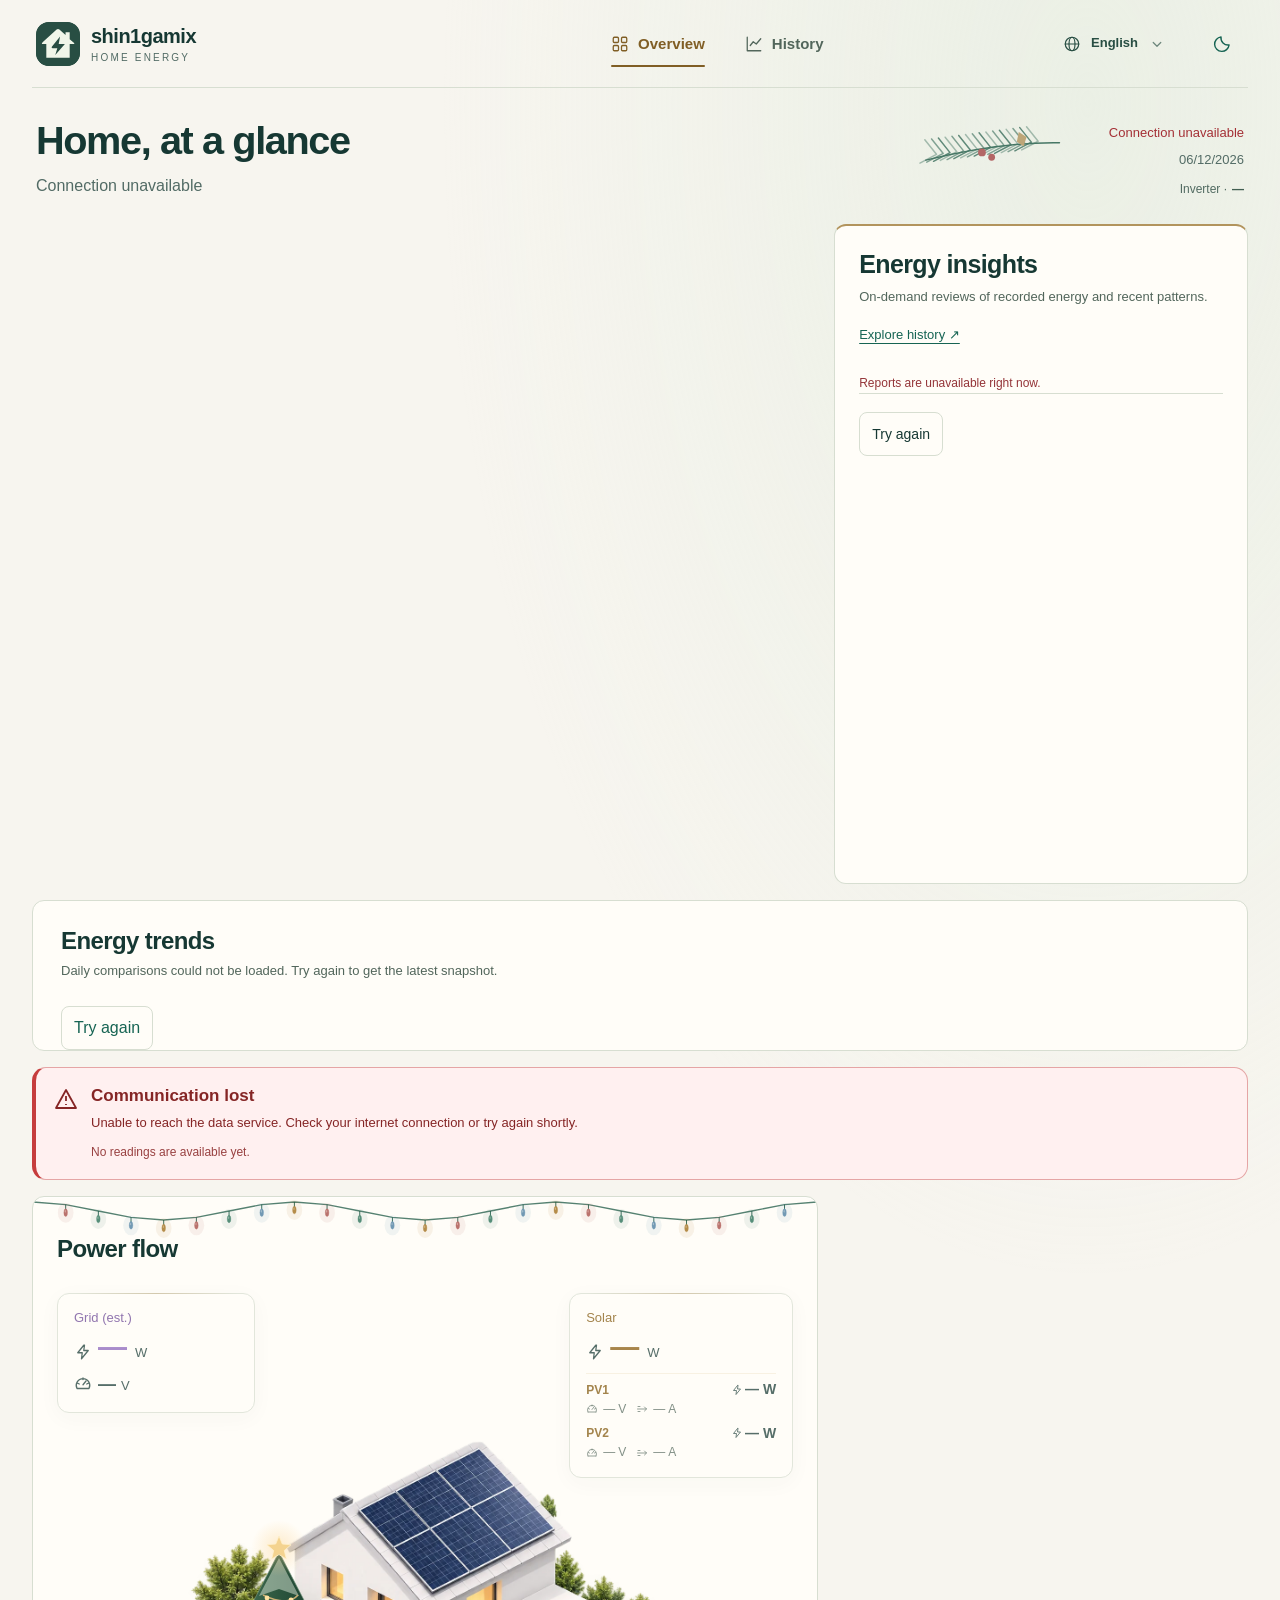
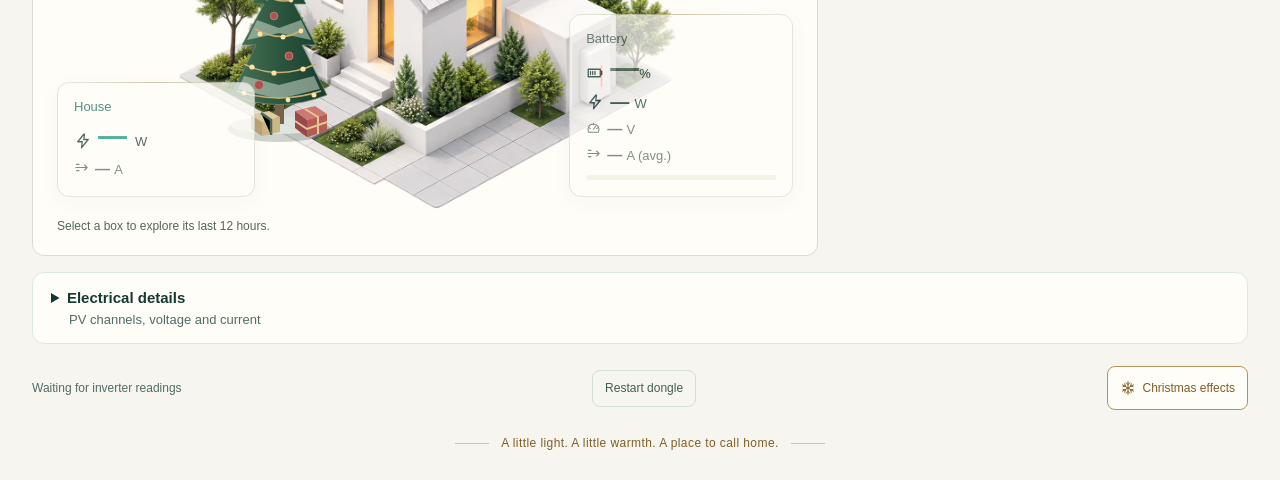
==== index.html @ 5470c746 "Add scheduled December theme to Overview" ====
<!doctype html>
<html lang="en">
<head>
  <meta charset="utf-8"><meta name="viewport" content="width=device-width,initial-scale=1">
  <meta name="theme-color" content="#eff7f6">
  <script src="/theme.js?v=20261006-theme"></script>
  <title>Home · Energy</title><link rel="stylesheet" href="styles.css?v=20261006-theme">
  <link rel="icon" type="image/svg+xml" sizes="any" href="data:image/svg+xml,%3Csvg%20xmlns%3D%22http%3A%2F%2Fwww.w3.org%2F2000%2Fsvg%22%20viewBox%3D%220%200%2064%2064%22%3E%3Crect%20width%3D%2264%22%20height%3D%2264%22%20rx%3D%2218%22%20fill%3D%22%23284e43%22%2F%3E%3Cpath%20fill%3D%22%23f0f6e9%22%20fill-rule%3D%22evenodd%22%20d%3D%22M10%2029%2030%2011Q32%209%2034%2011L43%2019V15H49V25L55%2030Q57%2032%2054%2032H49V52H15V32H10Q7%2032%2010%2029ZM35%2021%2023%2036Q22%2038%2024%2038H31L28%2048%2042%2032H33Z%22%2F%3E%3C%2Fsvg%3E">
  <link rel="stylesheet" href="/theme.css?v=20261018-readability-2">
    <link rel="stylesheet" href="power-history.css?v=20261009-close-svg">
  <link rel="stylesheet" href="insights.css?v=20261018-readability">
  <link rel="stylesheet" href="interface.css?v=20261020-metric-icons-2">
  <link rel="stylesheet" href="trends.css?v=20261104-trends-day">
</head>
<body class="overview">
<main class="dashboard">
  <header><a class="brand" href="./" aria-label="Home energy overview"><span class="brand-mark" aria-hidden="true"><svg xmlns="http://www.w3.org/2000/svg" viewBox="0 0 64 64"><rect width="64" height="64" rx="18" fill="#284e43"/><path fill="#f0f6e9" fill-rule="evenodd" d="M10 29 30 11Q32 9 34 11L43 19V15H49V25L55 30Q57 32 54 32H49V52H15V32H10Q7 32 10 29ZM35 21 23 36Q22 38 24 38H31L28 48 42 32H33Z"/></svg></span><span>shin1gamix<span class="brand-sub">HOME ENERGY</span></span></a><div class="header-status"><span class="mode-badge" title="Inverter operating mode" role="status">Inverter · <span id="operating-mode">—</span></span><span class="demo"><i></i> Connecting</span></div>
    <nav class="page-nav" aria-label="Main navigation">
      <a href="/" aria-current="page"><svg class="page-nav-icon" viewBox="0 0 24 24" aria-hidden="true" focusable="false"><rect x="3" y="3" width="7" height="7" rx="1.5"/><rect x="14" y="3" width="7" height="7" rx="1.5"/><rect x="3" y="14" width="7" height="7" rx="1.5"/><rect x="14" y="14" width="7" height="7" rx="1.5"/></svg><span data-i18n="Overview">Overview</span></a>
      <a href="history.html"><svg class="page-nav-icon" viewBox="0 0 24 24" aria-hidden="true" focusable="false"><path d="M3 3v18h18M7 14l4-5 4 3 6-7"/></svg><span data-i18n="History">History</span></a>
    </nav>
    <button class="theme-toggle" data-theme-toggle type="button" aria-label="Switch to dark mode" hidden><svg class="theme-moon" viewBox="0 0 24 24" aria-hidden="true" focusable="false"><path d="M20.5 13.2A8.6 8.6 0 0 1 10.8 3.5a8.7 8.7 0 1 0 9.7 9.7Z"/></svg><svg class="theme-sun" viewBox="0 0 24 24" aria-hidden="true" focusable="false"><circle cx="12" cy="12" r="4"/><path d="M12 2v2m0 16v2M2 12h2m16 0h2M5 5l1.5 1.5m11 11L19 19M5 19l1.5-1.5m11-11L19 5"/></svg></button></header>
  <section class="intro"><div><h1>Home, at a glance</h1><p id="supply-status"></p></div><div class="intro-status"><span id="live-status"></span><span class="date" id="date"></span></div></section>
  <div class="overview-workspace">
  <section id="energy-trends" aria-labelledby="trends-title"></section>
  <section class="energy-scene" aria-label="Illustrated home energy flow">
    <h2 class="scene-title" data-i18n="Power flow">Power flow</h2>
    <div class="scene-heading"><span><i class="status-dot"></i><span id="scene-status">Waiting for readings</span></span><span>POWER OVERVIEW</span></div>
    <img class="house" src="assets/solar-home.webp?v=20261018-overview-b" width="1254" height="1254" alt="" aria-hidden="true" decoding="async">
    <div class="scene-label solar-label"><span class="mini-icon">☀</span><div>Solar<span><b data-value="pv">—</b> <small>kW</small></span><span><b data-value="pv_voltage">—</b> <small>V</small></span></div></div>
    <div class="scene-label grid-label"><span class="mini-icon">↯</span><div>Grid (est.)<span><b data-value="grid">—</b> <small>W</small></span><span><b data-value="grid_voltage">—</b> <small>V</small></span></div></div>
    <div class="scene-label battery-label" aria-describedby="battery-state-description"><span class="mini-icon">▰</span><div>Battery<span><b data-value="soc">—</b><small>%</small></span><span class="battery-watts"><b data-value="battery">—</b> <small>W</small></span><span class="battery-status" id="battery-state-description" hidden></span><div class="meter"><span class="scene-charge-bar"></span></div></div></div>
    <div class="scene-label load-label"><span class="mini-icon">⌂</span><div>House<span><b data-value="load">—</b> <small>W</small></span></div></div>
    <div class="scene-caption">A connected view of your home.</div>
  </section>
  <section class="energy-insights" id="energy-insights" aria-labelledby="insights-title">
    <div class="insights-heading"><div><p class="insights-eyebrow" id="insights-eyebrow">THE BIGGER PICTURE</p><h2 id="insights-title">Energy insights</h2><p id="insights-description">On-demand reviews of recorded energy and recent patterns.</p></div><a href="history.html" id="insights-history-link">Explore history ↗</a></div>
    <p class="insights-state" id="insights-state" role="status">Loading reports…</p>
    <div id="insights-reports"></div>
    <div class="insights-actions"><button type="button" id="insights-older" hidden>Show older reports</button><button type="button" id="insights-retry" hidden>Try again</button><span id="insights-language"></span></div>
    <noscript><p>JavaScript is required to display energy reports.</p></noscript>
  </section>
  </div>
  <details class="reading-details">
  <summary><span data-i18n="Electrical details">Electrical details</span><span data-i18n="PV channels, voltage and current">PV channels, voltage and current</span></summary>
  <section class="metrics" aria-label="Energy readings">
    <article class="metric grid"><div class="metric-top"><span>Grid power</span><span class="symbol">↯</span></div><div class="reading"><b data-value="grid">—</b><span>W</span></div><p><span data-value="grid_voltage">—</span> V</p><p id="grid-state">Waiting for readings</p><div class="meter" hidden><span style="width:0%"></span></div></article>
    <article class="metric solar"><div class="metric-top"><span>Solar production</span><span class="symbol">☀</span></div><div class="reading"><b data-value="pv">—</b><span>kW</span></div><p><span data-value="pv_voltage">—</span> V</p><div class="meter" hidden><span style="width:65%"></span></div></article>
    <article class="metric battery" aria-describedby="battery-detail-state"><div class="metric-top"><span>Battery</span><span class="symbol">▰</span></div><div class="reading"><b data-value="soc">—</b><span>%</span></div><p class="battery-watts"><strong><span data-value="battery">—</span> <span>W</span></strong></p><p class="battery-status" id="battery-detail-state" hidden></p><div class="meter"><span id="charge-bar" style="width:0%"></span></div></article>
    <article class="metric load"><div class="metric-top"><span>House consumption</span><span class="symbol">⌂</span></div><div class="reading"><b data-value="load">—</b><span>W</span></div><p>Total house load</p><div class="meter" hidden><span style="width:42%"></span></div></article>
  </section>
  </details>
  <footer><span id="freshness" role="status">Waiting for inverter readings</span><button id="restart-dongle" type="button" aria-haspopup="dialog">Restart dongle</button><button id="pause" type="button" hidden>Pause demo</button></footer>
  <p class="disclaimer" hidden>Design preview only. These are simulated readings, not your inverter’s live data.</p>
</main>
<dialog id="collector-dialog" aria-labelledby="collector-title" aria-describedby="collector-description">
  <form id="collector-form">
    <div class="collector-heading"><h2 id="collector-title" data-control-text="title">Restart dongle</h2><button type="button" id="collector-close" aria-label="Close">×</button></div>
    <p id="collector-description" data-control-text="description">Restart the monitoring dongle only. Readings may briefly stop; the inverter will not be restarted.</p>
    <label for="collector-password" data-control-text="password">Restart password</label>
    <input id="collector-password" type="password" autocomplete="off" maxlength="128" required spellcheck="false" autocapitalize="off" aria-describedby="collector-rules" />
    <p id="collector-rules" class="collector-hint" data-control-text="rules">Two wrong passwords lock your network out for 5 minutes. Every restart has a 5-minute cooldown shared by everyone.</p>
    <p id="collector-feedback" role="status" aria-live="polite"></p>
    <div class="collector-actions"><button type="button" id="collector-cancel" data-control-text="cancel">Cancel</button><button type="submit" id="collector-submit" data-control-text="confirm">Confirm restart</button></div>
  </form>
</dialog>
<script src="app.js?v=20261020-metric-icons-2"></script>
<script src="history-cache.js?v=20261018-queue-8"></script>
<script src="power-history.js?v=20261020-metric-icons"></script>
<script src="insights.js?v=20261018-concepts"></script>
<script src="collector-control.js?v=20261004-private-status"></script>
<script src="trends-data.js?v=20261104-trends-day"></script>
<script src="trends.js?v=20261104-trends-day"></script>
<script type="module" src="themes/theme-loader.js?v=20261114-christmas-1"></script>
</body></html>
---- styles.css ----
:root{font-family:Inter,ui-sans-serif,-apple-system,BlinkMacSystemFont,"Segoe UI",sans-serif;color:#233c38;background:#f4f7f6;font-synthesis:none;--muted:#526b62;--green:#32826c;--gold:#b78229;--blue:#5d7f9e}*{box-sizing:border-box}body{margin:0;background:radial-gradient(ellipse at 85% 0%,#e2f1ec 0,transparent 50%)}.dashboard{max-width:1080px;margin:auto;padding:32px 40px 24px}header{display:flex;align-items:center;justify-content:space-between;gap:16px}.brand{display:flex;align-items:center;gap:11px;color:inherit;text-decoration:none;font-size:17px;font-weight:650;letter-spacing:-.5px}.brand-mark{background:#284e43;color:#f0f6e9;width:42px;height:42px;border-radius:13px;display:grid;place-items:center;font-size:29px;font-family:Georgia,serif}.brand-sub{display:block;font-size:9px;letter-spacing:2px;font-weight:500;margin-top:4px;color:var(--muted)}.demo{display:flex;align-items:center;gap:7px;font-size:12px;color:#677d74}.demo i,.status-dot{display:inline-block;width:6px;height:6px;border-radius:50%;background:#5d9d83}.intro{display:flex;align-items:center;justify-content:space-between;margin:44px 0 27px}h1{font-size:34px;letter-spacing:-1.4px;font-weight:550;margin:0 0 9px}.intro p{font-size:14px;color:var(--muted);margin:0}.date{font-size:12px;color:var(--muted)}.energy-scene{height:460px;position:relative;isolation:isolate;background:radial-gradient(ellipse at 50% 45%,#e0eee4,transparent 60%),linear-gradient(145deg,#edf5ee,#e6f1f0 65%,#f4f8f5);border:1px solid #dce8e2;border-radius:24px;overflow:hidden}.scene-heading{position:absolute;inset:22px 25px auto;display:flex;justify-content:space-between;align-items:center;font-size:11px;color:#688278}.scene-heading>span:first-child{display:flex;gap:7px;align-items:center}.scene-heading>span:last-child{font-size:9px;letter-spacing:1.5px}.house{position:absolute;width:610px;height:auto;top:0;left:50%;transform:translateX(-50%)}.scene-label{position:absolute;display:flex;gap:12px;align-items:center;border:1px solid #ffffffb3;border-radius:17px;background:#ffffffdc;box-shadow:0 8px 30px #335f4910;backdrop-filter:blur(10px);padding:13px 19px;font-size:12px;color:var(--muted);min-width:132px}.scene-label div>span{display:block;margin-top:4px;color:#30473f;font-size:23px;font-weight:550;font-variant-numeric:tabular-nums}.scene-label small{font-size:13px;font-weight:400}.mini-icon{font-size:24px}.solar-label{left:66%;top:85px;color:var(--gold)}.grid-label{left:13%;top:148px}.battery-label{left:23%;bottom:52px;color:var(--green)}.load-label{right:14%;bottom:62px;color:var(--blue)}.scene-caption{position:absolute;bottom:19px;width:100%;text-align:center;font-size:10px;color:#526b62}.flow{stroke-dasharray:6 10;animation:flow 3s linear infinite}.paused .flow{animation-play-state:paused}@keyframes flow{to{stroke-dashoffset:-64}}.metrics{display:grid;grid-template-columns:repeat(4,minmax(0,1fr));gap:15px;margin-top:20px}.metric{background:#fff;border:1px solid #e6ece8;border-radius:18px;padding:20px;--accent:#8da4a2}.metric-top{display:flex;align-items:center;justify-content:space-between;gap:6px;font-size:12px;color:#526b62}.symbol{color:var(--accent);font-size:20px}.reading{display:flex;gap:6px;align-items:baseline;margin:20px 0 9px;font-variant-numeric:tabular-nums}.reading b{font-size:36px;letter-spacing:-1.5px;font-weight:550}.reading>span{font-size:17px;color:var(--muted)}.metric p{font-size:11px;color:var(--muted);margin:0;min-height:15px}.metric strong{font-weight:550;color:var(--green)}.meter{height:3px;background:#f0f3f0;border-radius:5px;margin-top:20px;overflow:hidden}.meter span{height:100%;display:block;background:var(--accent);border-radius:5px;transition:width .5s}.solar{--accent:#d6ae62}.battery{--accent:#65a28a}.load{--accent:#83a1b8}footer{display:flex;justify-content:space-between;gap:12px;align-items:center;font-size:11px;color:var(--muted);margin-top:22px}button{font:inherit;color:#425f52;background:transparent;border:1px solid #d4dfd8;border-radius:8px;padding:8px 12px;cursor:pointer}button:hover{background:#e6eee8}button:focus-visible,a:focus-visible{outline:3px solid #518b77;outline-offset:4px}.disclaimer{font-size:10px;color:#7f8c85;text-align:center;margin:23px 0 0}@media(min-width:1200px){.dashboard{padding-top:42px}}@media(max-width:700px){.dashboard{padding:24px 20px}.intro{margin:34px 0 24px}h1{font-size:28px;letter-spacing:-1px}.intro p{font-size:12px}.date{display:none}.energy-scene{height:385px;border-radius:22px}.scene-heading{inset:18px 17px auto}.scene-heading>span:last-child{display:none}.house{width:490px;top:9px}.scene-label{min-width:102px;padding:10px 12px;gap:8px;border-radius:14px;font-size:11px}.scene-label div>span{font-size:21px}.mini-icon{font-size:20px}.grid-label{left:4%;top:116px}.solar-label{left:auto;right:4%;top:61px}.battery-label{left:7%;bottom:58px}.load-label{right:4%;bottom:56px}.scene-caption{bottom:17px}.metrics{grid-template-columns:repeat(2,minmax(0,1fr));gap:12px;margin-top:15px}.metric{padding:17px}.reading{margin-top:14px}.reading b{font-size:32px}.meter{margin-top:15px}.brand{font-size:15px}.demo{font-size:10px}.disclaimer{line-height:1.6;margin-top:18px}}@media(max-width:360px){.dashboard{padding:18px 12px}h1{font-size:25px}.metric{padding:14px}.metric-top{font-size:11px}.house{width:440px;top:25px}.scene-label{min-width:95px;padding:9px}.demo{font-size:9px}footer{font-size:10px}}@media(prefers-reduced-motion:reduce){*,*::before,*::after{animation:none!important;transition:none!important}}
/* Shared inline logo also supplies the favicon without another asset request. */
.brand-mark{flex-shrink:0;overflow:hidden}
.brand-mark svg{display:block;width:100%;height:100%}

:root{--battery-color:#32826c;--battery-fill:#58aa8b}
.header-status{display:flex;align-items:center;gap:14px;flex-wrap:wrap;justify-content:flex-end}
.mode-badge{display:inline-flex;gap:5px;align-items:center;padding:6px 10px;border:1px solid #d4dfd8;border-radius:9px;color:#526b62;font-size:11px;white-space:nowrap}
.mode-badge #operating-mode{font-weight:600;color:#425f52}
@media(max-width:700px){.header-status{flex-direction:column;align-items:flex-end;gap:6px}.mode-badge{font-size:10px;padding:5px 8px}}
[hidden]{display:none!important}
body[data-connection="stale"] .status-dot,body[data-connection="partial"] .status-dot,body[data-connection="stale"] .demo i,body[data-connection="partial"] .demo i{background:#bb852d}
body[data-connection="offline"] .status-dot,body[data-connection="offline"] .demo i{background:#bc4747}
body[data-battery-state="discharging"]{--battery-color:#bc4747;--battery-fill:#d56a65}
body[data-battery-state="idle"]{--battery-color:#526b62;--battery-fill:#94a49b}
.scene-label.battery-label{color:var(--battery-color)}
.battery-label .battery-watts{color:var(--battery-color);font-size:18px;white-space:nowrap}
.metric.battery{--accent:var(--battery-fill)}
.metric.battery strong{color:var(--battery-color);white-space:nowrap}
.battery-fill{fill:var(--battery-fill)}
.scene-label div>span.current-reading{font-size:16px;line-height:1.4;margin-top:3px}
.current-reading small{font-size:11px;font-weight:400}
.metric .current-reading{margin-top:7px;font-variant-numeric:tabular-nums}
.connection-alert{display:flex;gap:13px;align-items:flex-start;background:#fff0f0;border:1px solid #e5a5a5;border-left:4px solid #c63d3d;border-radius:14px;padding:18px;margin:0 0 20px;color:#852525}
/* Extra current rows need more vertical separation on phone layouts. */
@media(max-width:700px){
  .energy-scene{height:425px}
  .house{top:29px}
  .battery-label{left:4%;bottom:48px}
  .load-label{bottom:48px}
}
/* Overview v2: the illustration is a quiet backdrop to box-to-box routing. */
.overview { --flow-grid:#0878f9; --flow-solar:#bd800c; --flow-house:#15947a; }
.overview header .language-control { order:2; }
.overview header .history-nav { order:3; margin:0; }
.overview .history-nav a { display:block; }
.overview .energy-scene { height:500px; }
.overview .house { width:560px; top:40px; opacity:.25; pointer-events:none; }
.overview .scene-label { z-index:2; width:190px; max-width:27%; min-width:0; padding:18px 20px; gap:14px; background:#ffffffed; box-shadow:none; backdrop-filter:none; }
.overview .scene-label>div { min-width:0; flex:1; }
.overview .scene-label div>span { font-size:28px; }
.overview .scene-label small { font-size:14px; }
.overview .scene-label div>span.current-reading { font-size:16px; white-space:normal; }
.overview .current-reading small { display:inline-block; }
.overview .grid-label { left:5%; top:55px; bottom:auto; color:var(--flow-grid); }
.overview .solar-label { left:auto; right:5%; top:55px; bottom:auto; color:var(--flow-solar); }
.overview .battery-label { left:auto; right:5%; top:auto; bottom:48px; }
.overview .load-label { left:5%; right:auto; top:auto; bottom:48px; color:var(--flow-house); }
.overview .grid-label [data-value=grid],.overview .metric.grid .reading { color:var(--flow-grid); }
.overview .solar-label [data-value=pv],.overview .metric.solar .reading { color:var(--flow-solar); }
.overview .load-label [data-value=load],.overview .metric.load .reading { color:var(--flow-house); }
.overview .battery-label [data-value=soc],.overview .metric.battery .reading { color:var(--battery-color); }
.overview .mini-icon svg { width:25px; height:25px; display:block; }
.overview .symbol svg { width:18px; height:18px; display:block; }
.overview .battery-label .battery-watts { font-size:18px; }
.overview .scene-label div>span.battery-status { font-size:12px; line-height:1.4; font-weight:400; white-space:normal; color:var(--battery-color); }
.overview .scene-label .meter { margin-top:9px; height:5px; background:#eeeede; }
.overview .scene-charge-bar { background:var(--battery-fill); }
.overview .scene-label .meter>span { margin:0; }
.overview[data-battery-state=waiting] { --battery-color:#b87808; --battery-fill:#d09219; }
.overview[data-battery-state=waiting] .metric.battery { background:#fffaee; border-color:#f1e7ce; }
.overview .energy-connections { position:absolute; inset:0; width:100%; height:100%; pointer-events:none; z-index:3; overflow:visible; }
.overview .comet-track { fill:none; stroke-width:1.25; opacity:.22; }
.overview .comet-trail { fill:none; stroke-linecap:round; stroke-linejoin:round; }
.overview .comet-port { fill:var(--comet-color); opacity:.25; }
@media(prefers-reduced-motion:reduce) {
  .overview .comet-track { opacity:.5; }
  .overview .comet-port { opacity:.7; }
}
.overview[data-connection=stale] .energy-connections,.overview[data-connection=offline] .energy-connections { visibility:hidden; }
.overview .metrics { gap:12px; margin-top:16px; }
.overview .metric { padding:20px; border-radius:16px; min-height:146px; }
.overview .metric-top { justify-content:flex-start; align-items:center; font-size:12px; min-height:30px; }
.overview .metric-top .symbol { order:-1; flex-shrink:0; }
.overview .metric.grid { --accent:var(--flow-grid); }
.overview .metric.solar { --accent:var(--flow-solar); }
.overview .metric.load { --accent:var(--flow-house); }
.overview .reading { margin:7px 0 6px; }
.overview .reading b { font-size:32px; }
.overview .reading>span { color:inherit; font-size:15px; }
.overview .metric .meter { margin-top:10px; height:5px; max-width:120px; }
.overview .metric .current-reading { margin-top:3px; }
.overview .metric.battery .battery-status { color:var(--battery-color); }
.overview .metric.grid p { display:inline; }
.overview #grid-state::before { content:' · '; }
.overview .scene-caption { bottom:18px; }
.overview footer select { font:inherit; padding:7px; border:1px solid #d4dfd8; border-radius:8px; color:inherit; background:white; }
@media(max-width:700px) {
  .overview .dashboard { padding:22px 18px; }
  .overview header { display:grid; grid-template-columns:minmax(0,1fr) auto; gap:14px 10px; }
  .overview header .brand { grid-area:1 / 1; }
  .overview header .language-control { grid-area:1 / 2; }
  .overview header .header-status { grid-area:2 / 1; width:auto; flex-direction:row; justify-content:flex-start; margin:0; }
  .overview header .history-nav { grid-area:2 / 2; }
  .overview .energy-scene { height:430px; }
  .overview .house { width:410px; top:75px; }
  .overview .scene-label { width:43%; max-width:43%; padding:13px 11px; gap:8px; font-size:11px; }
  .overview .grid-label,.overview .solar-label { top:42px; }
  .overview .grid-label,.overview .load-label { left:4%; }
  .overview .solar-label,.overview .battery-label { right:4%; }
  .overview .battery-label,.overview .load-label { bottom:43px; }
  .overview .scene-label div>span { font-size:24px; }
  .overview .scene-label small { font-size:12px; }
  .overview .scene-label div>span.current-reading { font-size:14px; }
  .overview .scene-label div>span.battery-status { font-size:10px; }
  .overview .mini-icon svg { width:20px; height:20px; }
  .overview .metrics { grid-template-columns:repeat(2,minmax(0,1fr)); gap:10px; }
  .overview .metric { padding:13px; min-height:119px; }
  .overview .metric-top { font-size:11px; gap:7px; min-height:28px; }
  .overview .metric-top .symbol svg { width:16px; height:16px; }
  .overview .reading b { font-size:27px; }
  .overview .reading { margin:4px 0; }
  .overview .metric p { font-size:10px; }
}
@media(max-width:360px) {
  .overview .dashboard { padding:18px 12px; }
  .overview .scene-label { gap:6px; padding:12px 8px; }
  .overview .mini-icon svg { width:16px; height:16px; }
  .overview .scene-label div>span { font-size:21px; }
}
.connection-alert[hidden]{display:none}
/* Channel details share one solar card; voltages are never combined. */
.overview .pv-channels { margin-top:8px; border-top:1px solid #c3923226; }
.overview .pv-channel { display:grid; grid-template-columns:auto 1fr; gap:2px 8px; padding-top:7px; }
.overview .pv-channel>strong { font-size:11px; color:#987027; align-self:center; }
.overview .pv-channel>span.pv-channel-power { font-size:14px; font-weight:650; margin:0; text-align:right; }
.overview .pv-channel>span.pv-channel-details { grid-column:1 / -1; font-size:11px; font-weight:400; margin:0; color:#526b62; white-space:normal; }
.overview .solar-label { width:210px; }
@media(max-width:700px) {
  .overview .energy-scene { height:475px; }
  .overview .solar-label { gap:5px; }
  .overview .solar-label .mini-icon { display:none; }
  .overview .pv-channel>span.pv-channel-power { font-size:13px; }
  .overview .pv-channel>span.pv-channel-details { font-size:10px; }
}
.connection-alert strong{display:block;font-size:17px;margin-bottom:7px}
.connection-alert p{font-size:13px;line-height:1.55;margin:0}
.connection-alert small{display:block;font-size:12px;line-height:1.5;margin-top:10px;color:#994141}
.connection-alert svg{flex-shrink:0;margin-top:1px}
body.communication-lost .scene-label,body.communication-lost .metrics{opacity:.72}
.battery-flow{stroke:var(--battery-fill)}
body[data-battery-state="charging"] .battery-flow{animation-direction:reverse}
body[data-battery-state="idle"] .battery-flow{animation-play-state:paused}
body[data-active-source="solar"] .solar-label,body[data-active-source="grid"] .grid-label{background:#daf0e2f2}
.history-nav{display:flex;justify-content:flex-end;margin-top:16px}.history-nav a{font-size:12px;color:#425f52;text-decoration:none;border:1px solid #d4dfd8;border-radius:9px;padding:8px 14px}.history-nav a:hover{background:#e6eee8}
header .brand{margin-right:auto}header{flex-wrap:wrap}.scene-label div>span{white-space:nowrap}.scene-label div>span b{font-weight:650}html:not([lang=en]) .metric-top{align-items:flex-start}html:not([lang=en]) .metric p{line-height:1.5}footer{flex-wrap:wrap}@media(max-width:700px){header .header-status{order:3;width:100%;justify-content:flex-end}html:not([lang=en]) .intro h1{font-size:26px}.scene-label{max-width:47%}.scene-label div>span{font-size:20px}.scene-label small{font-size:12px}}

/* Shared Overview/History picker, matching the standalone error page. */
.language-control { position: relative; z-index: 10; flex-shrink: 0; }
.language-trigger {
  display: inline-flex; align-items: center; justify-content: center; gap: 10px;
  min-height: 44px; padding: 10px 13px;
  border: 1px solid #cfdfd7; border-radius: 13px;
  background: #ffffffb8; color: #284e43;
  font: inherit; font-size: 13px; font-weight: 550; line-height: 1.4;
  cursor: pointer;
  transition: background 150ms ease, border-color 150ms ease, box-shadow 150ms ease;
}
.language-trigger:hover, .language-trigger[aria-expanded="true"] {
  border-color: #a7c3b5; background: #fff; box-shadow: 0 2px 8px #284e430a;
}
.language-trigger > svg { width: 18px; height: 18px; flex-shrink: 0; }
.language-chevron { opacity: .65; transition: transform 150ms ease; }
.language-trigger[aria-expanded="true"] .language-chevron { transform: rotate(180deg); }
.language-menu {
  position: absolute; inset: calc(100% + 8px) 0 auto auto;
  width: 208px; max-width: calc(100vw - 32px); padding: 6px;
  border: 1px solid #dbe7e0; border-radius: 16px;
  background: #fff; box-shadow: 0 12px 32px #234d3f1a, 0 2px 6px #234d3f08;
  transform-origin: top right; animation: language-menu-enter 160ms ease-out;
}
.language-menu button {
  display: flex; align-items: center; gap: 10px;
  width: 100%; min-height: 46px; padding: 9px 11px;
  border: 0; border-radius: 10px; background: transparent; color: #425f52;
  font: inherit; font-size: 13px; line-height: 1.4; text-align: left;
  cursor: pointer; transition: background 120ms ease, color 120ms ease;
}
.language-menu button + button { margin-top: 3px; }
.language-menu button:hover { background: #f2f6f3; }
.language-menu button[aria-checked="true"] { color: #284e43; background: #e8f2ec; font-weight: 600; }
.language-code { width: 25px; color: #647d71; font-size: 10px; font-weight: 600; letter-spacing: .06em; }
.language-check { width: 17px; height: 17px; margin-left: auto; opacity: 0; }
.language-menu button[aria-checked="true"] .language-check { opacity: 1; }
.language-trigger:focus-visible { outline: 2px solid #32826c; outline-offset: 3px; }
.language-menu button:focus-visible { outline: 2px solid #32826c; outline-offset: -2px; }
@keyframes language-menu-enter {
  from { opacity: 0; transform: translateY(-4px) scale(.98); }
  to { opacity: 1; transform: translateY(0) scale(1); }
}

/* Shared navigation and readable UI chrome. Chart series colors stay unchanged. */
:root { --muted: #526b62; --flow-grid: #8861ba; }
.dashboard { max-width: 1180px; }
header { gap: 16px; }
.page-nav { display: flex; gap: 4px; padding: 4px; border: 1px solid #d4dfd8; border-radius: 12px; }
.page-nav a { color: #425f52; text-decoration: none; padding: 9px 14px; border-radius: 8px; font-size: 14px; font-weight: 600; }
.page-nav a[aria-current=page] { background: #284e43; color: #fff; }
.page-nav a:not([aria-current]):hover { background: #e2ece6; }
.overview header .page-nav { order: 2; }
.overview header .language-control { order: 3; }
.overview header .header-status { order: 4; }
.intro { gap: 20px; }
.intro p { line-height: 1.6; }
.intro-status { display: flex; flex-direction: column; align-items: flex-end; gap: 7px; font-size: 13px; text-align: right; }
#live-status { color: #28644e; }
#live-status[data-state=stale], #live-status[data-state=offline] { color: #a42f35; }
.date { font-size: 13px; }
.mode-badge { font-size: 12px; }
.overview { --flow-grid: #8861ba; }
.overview .scene-label { font-size: 13px; }
.overview .grid-label { color: #684394; }
.overview .solar-label { color: #80560b; }
.overview .load-label { color: #146858; }
.overview .pv-channel>strong { font-size: 12px; color: #80560b; }
.overview .pv-channel>span.pv-channel-details { font-size: 12px; line-height: 1.5; }
.overview .scene-label div>span.battery-status { font-size: 13px; }
.overview[data-battery-state=waiting] .battery-status { color: #80560b; }
.overview .scene-caption { font-size: 12px; }
footer { font-size: 12px; line-height: 1.6; }
@media (max-width: 700px) {
  .overview header, .history-page header { display: flex; flex-wrap: wrap; gap: 12px; }
  header .brand { flex: 1; }
  .overview header .language-control { order: 1; }
  .overview header .page-nav, .history-page .page-nav { order: 2; }
  .overview header .header-status { order: 3; width: auto; margin-left: auto; }
  .page-nav a { padding: 9px 11px; font-size: 13px; }
  .overview .intro { align-items: flex-start; flex-direction: column; gap: 9px; margin: 26px 0 20px; }
  .intro-status { align-items: flex-start; text-align: left; }
  .overview .intro h1 { font-size: 27px; }
  .overview .scene-label { font-size: 12px; }
  .overview .scene-label div>span.battery-status { font-size: 12px; }
  .overview .pv-channel>span.pv-channel-details { font-size: 12px; }
  .overview .scene-caption { font-size: 11px; }
}
.reading-details { margin-top: 18px; border: 1px solid #dce8e2; border-radius: 15px; background: #ffffffb3; }
.reading-details summary { cursor: pointer; padding: 16px 18px; font-size: 15px; font-weight: 600; }
.reading-details summary>span:last-child { display: block; margin: 6px 0 0 18px; font-weight: 400; font-size: 13px; color: var(--muted); }
.overview .reading-details .metrics { margin: 0; padding: 0 16px 16px; }
.overview .reading-details .metric { min-height: 0; padding: 12px; border-radius: 10px; background: transparent; }
.reading-details .reading, .reading-details .metric.battery .meter { display: none; }
.overview #restart-dongle { font-size: 12px; }
#collector-dialog { color: #233c38; background: #f9fcfa; border: 1px solid #d4e2db; border-radius: 20px; padding: 26px; width: min(460px, calc(100% - 32px)); max-height: calc(100dvh - 32px); overflow: auto; box-shadow: 0 24px 80px #173c3833; }
#collector-dialog::backdrop { background: #173c3866; backdrop-filter: blur(3px); }
.collector-heading { display: flex; align-items: center; justify-content: space-between; gap: 16px; }
.collector-heading h2 { font-size: 22px; margin: 0; letter-spacing: -.4px; }
#collector-close { font-size: 25px; border: 0; padding: 0; width: 40px; height: 40px; flex-shrink: 0; }
#collector-dialog p { line-height: 1.6; font-size: 14px; }
#collector-dialog label { display: block; font-size: 14px; font-weight: 600; margin-top: 22px; }
#collector-password { width: 100%; margin-top: 8px; padding: 12px; font: inherit; border: 1px solid #a9c0b5; border-radius: 9px; color: inherit; background: #fff; }
#collector-password:focus-visible { outline: 3px solid #518b77; outline-offset: 2px; }
#collector-dialog .collector-hint { font-size: 12px; color: #526b62; }
#collector-feedback { min-height: 44px; padding: 10px 12px; border-radius: 9px; background: #eaf2ed; }
#collector-feedback[data-error=true] { color: #943438; background: #fff0f0; }
.collector-actions { display: flex; justify-content: flex-end; flex-wrap: wrap; gap: 10px; margin-top: 20px; }
.collector-actions button { min-height: 44px; }
#collector-submit { background: #284e43; border-color: #284e43; color: white; }
#collector-submit:disabled, #collector-password:disabled { opacity: .55; cursor: not-allowed; }
@media(max-width: 400px) { #collector-dialog { padding: 20px; } .collector-actions button { flex: 1; } }
.overview .reading-details .metric p { font-size: 13px; line-height: 1.6; }
.overview .reading-details .metric-top { font-size: 13px; margin-bottom: 7px; }
.overview .reading-details .pv-channel>span.pv-channel-details { font-size: 13px; }
.overview .reading-details .metric.grid p { display: block; }
.overview .reading-details #grid-state::before { content: ''; }
@media(max-width:700px) {
  .overview .reading-details .metrics { padding: 0 10px 10px; gap: 8px; }
  .reading-details summary { padding: 14px; }
}
---- theme.css ----
/* Shared appearance layer; light mode preserves the existing palette. */
:root {
  color-scheme: light;
  --theme-page: #f4f7f6;
  --theme-surface: #fff;
  --theme-elevated: #f3f8f5;
  --theme-hover: #e2ece6;
  --theme-text: #233c38;
  --theme-muted: #526b62;
  --theme-border: #cfdfd7;
  --theme-accent: #284e43;
  --theme-on-accent: #fff;
  --theme-focus: #32826c;
  --theme-danger: #943438;
  --theme-grid: #8861ba;
  --theme-solar: #bc8116;
  --theme-house: #169779;
}
:root[data-theme=dark] {
  color-scheme: dark;
  --theme-page: #0f1918;
  --theme-surface: #172624;
  --theme-elevated: #20332f;
  --theme-hover: #294139;
  --theme-text: #e2eeea;
  --theme-muted: #a3b9b0;
  --theme-border: #3d5850;
  --theme-accent: #80d4b3;
  --theme-on-accent: #10241c;
  --theme-focus: #a2e9ce;
  --theme-danger: #ff939d;
  --theme-grid: #bc98f0;
  --theme-solar: #e9b65d;
  --theme-house: #5fd4bb;
  --muted: var(--theme-muted);
  --green: var(--theme-house);
  color: var(--theme-text);
  background: var(--theme-page);
}
.theme-toggle {
  display: inline-flex; align-items: center; justify-content: center;
  flex-shrink: 0; width: 44px; height: 44px; padding: 10px;
  border: 1px solid var(--theme-border); border-radius: 13px;
  background: var(--theme-surface); color: var(--theme-accent); cursor: pointer;
}
.theme-toggle[hidden] { display: none !important; }
.theme-toggle svg { width: 20px; height: 20px; fill: none; stroke: currentColor; stroke-width: 1.7; stroke-linecap: round; stroke-linejoin: round; }
.theme-toggle:hover { background: var(--theme-hover); }
.theme-toggle:focus-visible { outline: 3px solid var(--theme-focus); outline-offset: 3px; }
.theme-sun, [data-theme=dark] .theme-moon { display: none; }
[data-theme=dark] .theme-sun { display: block; }
.overview header .theme-toggle, .history-page header .theme-toggle { order: 4; }
.overview header .header-status { order: 5; }
.history-page header .language-control { order: 3; }
.not-found-header .theme-toggle { order: 2; }

[data-theme=dark] body { background: radial-gradient(ellipse at 85% 0%, #19322b 0, transparent 55%), var(--theme-page); color: var(--theme-text); }
[data-theme=dark] button, [data-theme=dark] input, [data-theme=dark] select { color: var(--theme-text); border-color: var(--theme-border); }
[data-theme=dark] button:not(:disabled):hover { background: var(--theme-hover); }
[data-theme=dark] :is(button, a, input, select, summary):focus-visible { outline-color: var(--theme-focus); }
[data-theme=dark] :is(.mode-badge, .mode-badge #operating-mode, .demo, .scene-heading, .scene-caption, .metric-top, .disclaimer) { color: var(--theme-muted); }
[data-theme=dark] :is(.mode-badge, .page-nav, .reading-details, .metric) { border-color: var(--theme-border); }
[data-theme=dark] .page-nav a { color: var(--theme-muted); }
[data-theme=dark] .page-nav a[aria-current=page] { background: var(--theme-accent); color: var(--theme-on-accent); }
[data-theme=dark] .page-nav a:not([aria-current]):hover { color: var(--theme-text); background: var(--theme-hover); }
[data-theme=dark] :is(.reading-details, .metric) { background: var(--theme-surface); }
[data-theme=dark] #live-status { color: var(--theme-house); }
[data-theme=dark] #live-status[data-state=stale], [data-theme=dark] #live-status[data-state=offline] { color: var(--theme-danger); }
[data-theme=dark] .overview { --flow-grid: var(--theme-grid); --flow-solar: var(--theme-solar); --flow-house: var(--theme-house); --battery-color: var(--theme-house); --battery-fill: var(--theme-house); }
[data-theme=dark] .overview[data-battery-state=discharging] { --battery-color: var(--theme-danger); --battery-fill: #e8858c; }
[data-theme=dark] .overview[data-battery-state=idle] { --battery-color: var(--theme-muted); --battery-fill: #869e94; }
[data-theme=dark] .overview[data-battery-state=waiting] { --battery-color: var(--theme-solar); --battery-fill: var(--theme-solar); }
[data-theme=dark] .overview .energy-scene { background: radial-gradient(ellipse at 50% 45%, #213b31, transparent 60%), linear-gradient(145deg, #172a24, #182d2a 65%, #132420); border-color: var(--theme-border); }
[data-theme=dark] .overview .scene-label { background: #192b27; border-color: #345047; }
[data-theme=dark] .overview .scene-label div>span { color: var(--theme-text); }
[data-theme=dark] .overview .grid-label, [data-theme=dark] .overview .grid-label [data-value=grid] { color: var(--theme-grid); }
[data-theme=dark] .overview .solar-label, [data-theme=dark] .overview .solar-label [data-value=pv], [data-theme=dark] .overview .pv-channel>strong { color: var(--theme-solar); }
[data-theme=dark] .overview .load-label, [data-theme=dark] .overview .load-label [data-value=load] { color: var(--theme-house); }
[data-theme=dark] .overview .battery-label :is([data-value=soc], .battery-watts, .battery-status), [data-theme=dark] .overview .metric.battery { color: var(--battery-color); }
[data-theme=dark] .overview .pv-channels { border-color: #65512d; }
[data-theme=dark] .overview .pv-channel>span.pv-channel-details { color: var(--theme-muted); }
[data-theme=dark] .overview :is(.meter, .scene-label .meter) { background: #344940; }
[data-theme=dark] .overview[data-active-source=solar] .solar-label, [data-theme=dark] .overview[data-active-source=grid] .grid-label { background: #234238; border-color: #527b65; }
[data-theme=dark] .overview[data-battery-state=waiting] .metric.battery { background: #302d20; border-color: #6c5830; }
[data-theme=dark] .overview footer select { background: var(--theme-surface); }
[data-theme=dark] .overview .comet-track { opacity: .3; }
[data-theme=dark] .overview .comet-port { opacity: .45; }
[data-theme=dark] body.communication-lost .scene-label, [data-theme=dark] body.communication-lost .metrics { opacity: 1; }
[data-theme=dark] .connection-alert { background: #371f25; border-color: #8e505b; border-left-color: var(--theme-danger); color: var(--theme-danger); }
[data-theme=dark] .connection-alert small { color: #e4b3bc; }

/* Menus and dialogs use opaque surfaces: background content must not reduce contrast. */
[data-theme=dark] :is(.language-trigger, .not-found-language-trigger) { background: var(--theme-surface); color: var(--theme-text); border-color: var(--theme-border); }
[data-theme=dark] :is(.language-trigger, .not-found-language-trigger):is(:hover, [aria-expanded=true]) { background: var(--theme-hover); border-color: #739888; box-shadow: none; }
[data-theme=dark] :is(.language-menu, .not-found-language-menu) { background: var(--theme-elevated); border-color: var(--theme-border); box-shadow: 0 12px 32px #0006; }
[data-theme=dark] :is(.language-menu, .not-found-language-menu) button { color: var(--theme-text); }
[data-theme=dark] :is(.language-menu, .not-found-language-menu) button[aria-checked=true] { background: #325242; color: #cbf8e5; }
[data-theme=dark] :is(.language-code, .not-found-language-code) { color: var(--theme-muted); }
[data-theme=dark] #collector-dialog { background: var(--theme-surface); color: var(--theme-text); border-color: var(--theme-border); box-shadow: 0 24px 80px #0009; }
[data-theme=dark] #collector-dialog::backdrop { background: #0009; }
[data-theme=dark] #collector-password { background: var(--theme-page); border-color: #739888; color: var(--theme-text); }
[data-theme=dark] #collector-dialog .collector-hint { color: var(--theme-muted); }
[data-theme=dark] #collector-feedback { background: var(--theme-elevated); color: var(--theme-text); }
[data-theme=dark] #collector-feedback[data-error=true] { background: #371f25; color: var(--theme-danger); }
[data-theme=dark] #collector-submit { background: var(--theme-accent); color: var(--theme-on-accent); border-color: var(--theme-accent); }
[data-theme=dark] #collector-submit:not(:disabled):hover { background: #a2e9ce; }

[data-theme=dark] .not-found-brand-sub, [data-theme=dark] .not-found-description { color: var(--theme-muted); }
[data-theme=dark] .not-found-card { background: radial-gradient(ellipse at 50% 20%, #294538, transparent 65%), var(--theme-surface); border-color: var(--theme-border); }
[data-theme=dark] .not-found-code { color: var(--theme-accent); }
[data-theme=dark] .not-found-link-primary { background: var(--theme-accent); border-color: var(--theme-accent); color: var(--theme-on-accent); }
[data-theme=dark] .not-found-link-primary:hover { background: #a2e9ce; }
[data-theme=dark] .not-found-link-secondary { background: var(--theme-elevated); color: var(--theme-text); border-color: var(--theme-border); }
[data-theme=dark] .not-found-link-secondary:hover { background: var(--theme-hover); }

.header-utilities { display: contents; }
.language-short { display: none; }
@media (max-width:700px) {
  .overview header, .history-page header { display: grid; grid-template-columns: minmax(0,1fr) 112px; gap: 12px; }
  header .brand { grid-area: 1 / 1; margin: 0; }
  header .header-utilities { display: flex; grid-area: 1 / 2; gap: 8px; align-items: center; justify-self: end; }
  header .header-utilities .language-control, header .header-utilities .theme-toggle { order: initial; margin: 0; }
  .overview header .page-nav, .history-page header .page-nav { grid-area: 2 / 1; justify-self: start; }
  .overview header .header-status { grid-area: 2 / 2; justify-self: end; justify-content: flex-end; margin: 0; min-width: 0; max-width: 112px; }
  .overview header .header-status .demo { display: none; }
  .overview header .mode-badge { white-space: normal; flex-wrap: wrap; max-width: 100%; gap: 2px 4px; font-size: 10px; }
  header .language-trigger { min-width: 0; min-height: 44px; padding: 8px 10px; gap: 6px; }
  header .language-name, header .language-chevron { display: none; }
  header .language-short { display: inline; font-size: 12px; font-weight: 600; }
  header .language-trigger>svg:first-child { width: 16px; height: 16px; }
  header .language-menu { right: 0; left: auto; transform-origin: top right; }
  header .brand { font-size: 16px; gap: 9px; }
  header .brand-mark { width: 40px; height: 40px; }
  header .brand-sub { font-size: 9px; letter-spacing: 1.5px; }
  .overview header .page-nav, .history-page header .page-nav { max-width: 100%; }
  .overview header .page-nav a, .history-page header .page-nav a { padding: 10px 8px; font-size: 12px; }
}
@media (max-width:450px) {
  .overview header, .history-page header { grid-template-columns: minmax(0,1fr) 112px; }
  .overview header .header-status { grid-area: 2 / 2; min-width: 0; max-width: 100%; }
  .overview header .mode-badge { font-size: 10px; white-space: normal; flex-wrap: wrap; max-width: 100%; gap: 2px 4px; }
  header .language-trigger { padding-inline: 9px; }
}
@media (max-width:420px) {
  .not-found-header { display: grid; grid-template-columns: minmax(0,1fr) auto; }
  .not-found-brand { grid-area: 1 / 1; }
  .not-found-header .theme-toggle { grid-area: 1 / 2; }
  .not-found-language { grid-area: 2 / 1 / 3 / -1; justify-self: end; }
}
@media (prefers-reduced-motion:reduce) {
  [data-theme=dark] .overview .comet-track { opacity: .5; }
  [data-theme=dark] .overview .comet-port { opacity: .7; }
}
---- power-history.css ----
.scene-label .power-history-trigger { position: absolute; inset: 0; width: 100%; height: 100%; padding: 0; border: 0; border-radius: inherit; background: transparent; z-index: 2; }
.scene-label .power-history-trigger:hover { background: transparent; box-shadow: inset 0 0 0 2px var(--theme-border); }
.scene-label .power-history-trigger:focus-visible { outline: 3px solid var(--theme-focus); outline-offset: -4px; }
html[data-theme=dark] .scene-label .power-history-trigger:hover { background: transparent; }
body.power-history-open { overflow: hidden; }
#power-history-dialog { --power-color: #168b8a; width: min(880px, calc(100% - 32px)); max-height: calc(100dvh - 32px); padding: 26px; overflow: auto; border: 1px solid var(--theme-border); border-radius: 24px; background: var(--theme-surface); color: var(--theme-text); box-shadow: 0 24px 90px #071f3940; }
#power-history-dialog::backdrop { background: #071b2766; backdrop-filter: blur(5px); }
#power-history-dialog[data-source=grid] { --power-color: #8861ba; }
#power-history-dialog[data-source=pv] { --power-color: #a97619; }
#power-history-dialog[data-source=battery] { --power-color: #c74450; }
[data-theme=dark] #power-history-dialog { --power-color: #5fd4bb; box-shadow: 0 24px 90px #0009; }
[data-theme=dark] #power-history-dialog[data-source=grid] { --power-color: #b893ed; }
[data-theme=dark] #power-history-dialog[data-source=pv] { --power-color: #e9b65d; }
[data-theme=dark] #power-history-dialog[data-source=battery] { --power-color: #ff939d; }
.power-history-heading { display: flex; align-items: flex-start; justify-content: space-between; gap: 16px; }
.power-history-heading h2 { margin: 0; font-size: 27px; letter-spacing: -.7px; font-weight: 600; }
.power-history-heading h2::before { content: ''; display: inline-block; width: 9px; height: 9px; margin-right: 10px; border-radius: 50%; background: var(--power-color); vertical-align: middle; }
#power-history-dialog .power-history-eyebrow { color: var(--theme-muted); font-size: 11px; letter-spacing: 1px; text-transform: uppercase; margin: 0 0 8px; }
#power-history-dialog .power-history-close { display: grid; place-items: center; width: 40px; height: 40px; padding: 0; flex-shrink: 0; color: var(--theme-muted); border-color: var(--theme-border); }
#power-history-dialog .power-history-close svg { display: block; pointer-events: none; }
#power-history-range { font-size: 12px; line-height: 1.6; color: var(--theme-muted); margin: 14px 0 0; }
.power-history-direction { font-size: 12px; line-height: 1.6; color: var(--theme-muted); margin: 6px 0 0; }
.power-history-tools { display: flex; align-items: center; justify-content: space-between; flex-wrap: wrap; gap: 12px; margin: 22px 0 16px; }
.power-history-tools>div { display: flex; flex-wrap: wrap; gap: 6px; }
.power-history-tools button { font-size: 12px; min-height: 36px; color: var(--theme-text); border-color: var(--theme-border); }
#power-history-dialog .power-history-tools button:disabled { background: transparent; color: var(--theme-muted); opacity: .55; cursor: default; }
.power-history-status { font-size: 12px; color: var(--theme-muted); }
.power-history-chart { touch-action: pan-y; border-radius: 4px; }
.power-history-chart:focus-visible { outline: 2px solid var(--theme-focus); outline-offset: 5px; }
.power-history-chart svg { display: block; width: 100%; height: 250px; overflow: visible; }
.power-history-chart text { fill: var(--theme-muted); font: 11px Inter, ui-sans-serif, sans-serif; }
.power-history-chart .ph-grid { stroke: var(--theme-border); stroke-opacity: .7; }
.power-history-chart .ph-zero { stroke: var(--theme-muted); stroke-opacity: .65; stroke-dasharray: 4 4; }
.power-history-chart .ph-line { fill: none; stroke: var(--power-color); stroke-width: 2; stroke-linejoin: round; stroke-linecap: round; }
.power-history-chart .ph-point { fill: var(--power-color); }
.power-history-chart .ph-cursor { stroke: var(--theme-muted); stroke-dasharray: 4 4; }
.power-history-chart .ph-selection { fill: var(--power-color); opacity: .15; }
.power-history-tip { display: flex; align-items: center; justify-content: space-between; flex-wrap: wrap; gap: 8px; margin-top: 14px; padding: 13px 15px; border-radius: 12px; min-height: 48px; font-size: 12px; line-height: 1.6; color: var(--theme-muted); background: var(--theme-elevated); }
.power-history-tip strong { color: var(--power-color); font-size: 16px; font-variant-numeric: tabular-nums; }
.power-history-peaks { display: grid; grid-template-columns: repeat(3, minmax(0, 1fr)); gap: 10px; margin-top: 16px; }
.power-history-peaks:empty { display: none; }
.power-history-peaks button { display: flex; flex-direction: column; align-items: flex-start; gap: 6px; padding: 13px 15px; border-color: var(--theme-border); border-radius: 12px; min-width: 0; }
.power-history-peaks span, .power-history-peaks small { color: var(--theme-muted); font-size: 12px; text-align: left; }
.power-history-peaks strong { color: var(--theme-text); font-size: 20px; font-weight: 600; font-variant-numeric: tabular-nums; }
.power-history-peaks strong { white-space: nowrap; }
.power-history-footer { display: flex; justify-content: space-between; align-items: center; flex-wrap: wrap; gap: 12px; margin-top: 20px; font-size: 12px; }
.power-history-footer p { margin: 0; color: var(--theme-muted); }
.power-history-footer a { color: var(--theme-accent); text-underline-offset: 4px; }
@media (max-width: 540px) {
  #power-history-dialog { width: calc(100% - 20px); max-width: calc(100% - 20px); max-height: calc(100dvh - 20px); padding: 18px 14px; border-radius: 20px; }
  .power-history-heading h2 { font-size: 24px; }
  .power-history-peaks { gap: 7px; }
  .power-history-peaks button { padding: 11px 8px; }
  .power-history-peaks strong { font-size: 17px; }
  .power-history-peaks span, .power-history-peaks small { font-size: 11px; }
}
---- insights.css ----
/* Reports are a separate, read-only surface; severity never depends on color alone. */
.energy-insights { margin-top: 24px; padding: 24px; border: 1px solid var(--theme-border); border-radius: 22px; background: var(--theme-surface); color: var(--theme-text); overflow-wrap: anywhere; }
.insights-heading { display: flex; justify-content: space-between; align-items: center; gap: 20px; }
.insights-eyebrow { margin: 0 0 7px; color: var(--theme-muted); font-size: 10px; font-weight: 600; letter-spacing: 1.5px; }
.insights-heading h2 { margin: 0; font-size: 25px; font-weight: 600; letter-spacing: -.65px; }
.insights-heading #insights-description { margin: 8px 0 0; color: var(--theme-muted); font-size: 13px; line-height: 1.6; }
.insights-heading a { flex-shrink: 0; color: var(--theme-accent); font-size: 12px; text-underline-offset: 4px; }
.insights-state { margin: 18px 0 0; color: var(--theme-muted); font-size: 12px; line-height: 1.6; }
.insights-state[data-state=error], .insights-state[data-state=stale] { color: var(--theme-danger); }
.insights-state[data-state=preview] { color: var(--theme-accent); }
.insights-report { --report-accent: #367a65; margin-top: 13px; border: 1px solid var(--theme-border); border-left: 3px solid var(--report-accent); border-radius: 13px; overflow: hidden; }
.insights-report[data-severity=notice] { --report-accent: #986006; }
.insights-report[data-severity=warning] { --report-accent: #b63949; }
.insights-report[data-severity=data_issue] { --report-accent: #7561a6; }
[data-theme=dark] .insights-report { --report-accent: #80d4b3; }
[data-theme=dark] .insights-report[data-severity=notice] { --report-accent: #e9b65d; }
[data-theme=dark] .insights-report[data-severity=warning] { --report-accent: #ff939d; }
[data-theme=dark] .insights-report[data-severity=data_issue] { --report-accent: #c7b1f3; }
.insights-report > summary { list-style: none; cursor: pointer; padding: 18px; position: relative; }
.insights-report > summary::-webkit-details-marker { display: none; }
.insights-report > summary:hover { background: var(--theme-elevated); }
.insights-report > summary:focus-visible { outline: 3px solid var(--theme-focus); outline-offset: -3px; }
.insights-report-meta { display: flex; flex-wrap: wrap; align-items: center; gap: 8px 12px; padding-right: 24px; color: var(--theme-muted); font-size: 11px; line-height: 1.5; }
.insights-badge { color: var(--report-accent); font-weight: 650; display: inline-flex; align-items: center; gap: 7px; }
.insights-badge::before { content: ''; width: 6px; height: 6px; border-radius: 50%; background: currentColor; flex-shrink: 0; }
.insights-newest { background: var(--theme-elevated); padding: 2px 7px; border-radius: 5px; color: var(--theme-text); font-weight: 600; }
.insights-summary { margin: 8px 24px 8px 0; font-size: 16px; font-weight: 600; line-height: 1.4; overflow-wrap: anywhere; color: var(--theme-text); }
.insights-narrative { max-width: 72ch; font-size: 14px; line-height: 1.7; overflow-wrap: anywhere; }
.insights-evidence-link { display: inline-flex; align-items: center; min-height: 44px; color: var(--theme-accent); font-size: 13px; text-underline-offset: 4px; }
.insights-window { margin: 0; color: var(--theme-muted); font-size: 11px; line-height: 1.65; }
.insights-chevron { position: absolute; top: 20px; right: 20px; width: 8px; height: 8px; border-right: 1.5px solid var(--theme-muted); border-bottom: 1.5px solid var(--theme-muted); transform: rotate(45deg); }
.insights-report[open] .insights-chevron { transform: rotate(225deg); top: 24px; }
.insights-body { padding: 0 18px 18px; border-top: 1px solid var(--theme-border); }
.insights-body h3 { margin: 19px 0 10px; font-size: 13px; font-weight: 650; }
.insights-baseline { font-size: 11px; color: var(--theme-muted); line-height: 1.7; margin: 16px 0 0; }
.insights-metrics { display: grid; grid-template-columns: repeat(3, minmax(0,1fr)); gap: 8px; margin-top: 12px; }
.insights-metric { min-width: 0; padding: 12px; border-radius: 9px; background: var(--theme-elevated); }
.insights-metric > span { display: block; font-size: 11px; color: var(--theme-muted); line-height: 1.5; }
.insights-metric strong { display: block; margin: 5px 0; font-size: 18px; font-weight: 600; font-variant-numeric: tabular-nums; }
.insights-metric small { display: block; color: var(--theme-muted); font-size: 10px; line-height: 1.6; }
.insights-findings { display: grid; gap: 13px; }
.insights-finding { padding-left: 12px; border-left: 2px solid var(--theme-border); }
.insights-finding h4 { font-size: 13px; margin: 0 0 6px; font-weight: 600; }
.insights-finding p { font-size: 12px; line-height: 1.7; margin: 5px 0; overflow-wrap: anywhere; }
.insights-finding .insights-commentary { color: var(--theme-muted); }
.insights-finding time { font-size: 10px; color: var(--theme-muted); }
.insights-limitations { font-size: 11px; line-height: 1.7; color: var(--theme-muted); padding-left: 18px; margin: 0; }
.insights-limitations li + li { margin-top: 5px; }
.insights-provenance { margin: 15px 0 0; font-size: 10px; color: var(--theme-muted); line-height: 1.7; }
.insights-actions { display: flex; align-items: center; flex-wrap: wrap; gap: 12px; margin-top: 16px; }
.insights-actions:has(>button[hidden] + button[hidden] + span:empty) { display: none; }
.insights-actions button { min-height: 40px; font-size: 12px; border-color: var(--theme-border); color: var(--theme-text); }
.insights-actions [hidden] { display: none; }
#insights-language { font-size: 11px; color: var(--theme-muted); }
@media(max-width: 600px) {
  .energy-insights { padding: 18px 14px; border-radius: 18px; margin-top: 18px; }
  .insights-heading { align-items: flex-start; flex-direction: column; gap: 10px; }
  .insights-heading h2 { font-size: 23px; }
  .insights-report > summary { padding: 15px 13px; }
  .insights-body { padding: 0 13px 15px; }
  .insights-summary { font-size: 15px; }
  .insights-report-meta time { flex-basis: 100%; }
  .insights-metrics { grid-template-columns: repeat(2, minmax(0,1fr)); }
  .insights-chevron { right: 15px; }
}
@media(max-width: 370px) { .insights-metrics { grid-template-columns: minmax(0,1fr); } }
---- interface.css ----
/* Approved Overview B / chart-first History presentation.
   This layer owns page composition; existing modules own data and interactions. */
:root {
  --theme-page: #f3f6f3;
  --theme-surface: #ffffff;
  --theme-elevated: #edf3ef;
  --theme-text: #163833;
  --theme-muted: #526b65;
  --theme-border: #d7e2dc;
  --theme-accent: #166453;
  --muted: var(--theme-muted);
}
:root[data-theme=dark] {
  --theme-page: #0e1c1a;
  --theme-surface: #142623;
  --theme-elevated: #1b302c;
  --theme-text: #e8f1ee;
  --theme-muted: #b0c4bd;
  --theme-border: #344c45;
  --theme-accent: #7dd9bb;
}
html { background: var(--theme-page); scrollbar-color: var(--theme-border) var(--theme-page); }
body.overview, body.history-page { background: var(--theme-page); color: var(--theme-text); }
::selection { background: var(--theme-accent); color: var(--theme-on-accent); }
input { caret-color: var(--theme-accent); }
.dashboard { max-width: 1500px; padding: 0 32px 24px; }
.dashboard > header { min-height: 88px; padding: 16px 4px; border-bottom: 1px solid var(--theme-border); gap: 20px; }
.brand { font-size: 20px; letter-spacing: -.025em; }
.brand-mark { width: 44px; height: 44px; }
.brand-sub { font-size: 10px; letter-spacing: .22em; }
.page-nav { border: 0; border-radius: 0; padding: 0; gap: 8px; margin: 0 auto; }
html .dashboard .page-nav a {
  position: relative; display: inline-flex; align-items: center; justify-content: center;
  gap: 9px; min-height: 48px; padding: 12px 16px; border-radius: 8px;
  background: transparent; color: var(--theme-muted); font-size: 15px; line-height: 1.4;
  text-decoration: none; white-space: nowrap; transition: color 160ms ease-out;
}
.page-nav-icon { flex: none; width: 18px; height: 18px; fill: none; stroke: currentColor; stroke-width: 1.7; stroke-linecap: round; stroke-linejoin: round; }
.page-nav a::after {
  content: ''; position: absolute; height: 2px; bottom: 1px; inset-inline: 16px;
  border-radius: 2px; background: var(--theme-accent); transform: scaleX(0); opacity: 0;
  transition: transform 180ms cubic-bezier(.16, 1, .3, 1), opacity 160ms ease-out;
}
html .dashboard .page-nav a[aria-current=page] { background: transparent; color: var(--theme-accent); }
.page-nav a[aria-current=page]::after { transform: scaleX(1); opacity: 1; }
/* Outrank inherited theme hover fills; navigation never gains a rectangular background. */
html .dashboard .page-nav a:not([aria-current]):hover { background: transparent; color: var(--theme-accent); }
.page-nav a:not([aria-current]):hover::after { transform: scaleX(.4); opacity: .55; }
html .dashboard .page-nav a:focus-visible { outline: 2px solid var(--theme-focus); outline-offset: 3px; }
@media (prefers-reduced-motion: reduce) {
  html .dashboard .page-nav a, .page-nav a::after { transition: none; }
}
html .dashboard .language-trigger, html .dashboard .theme-toggle { border-color: transparent; background: transparent; box-shadow: none; border-radius: 8px; }
.theme-toggle { border-left-color: var(--theme-border); }
.overview .intro, .history-page .intro { margin: 28px 4px 24px; align-items: flex-start; }
h1 { font-size: clamp(29px, 3.2vw, 44px); font-weight: 650; letter-spacing: -.035em; line-height: 1.15; }
.intro p { font-size: 16px; }
.intro-status { padding-top: 5px; line-height: 1.5; }
.intro-status .header-status { margin-top: 4px; }
.mode-badge { padding: 0; border: 0; font-size: 12px; }
.overview .overview-workspace { display: grid; grid-template-columns: minmax(0, 1.9fr) minmax(330px, 1fr); gap: 16px; align-items: start; }
.overview-workspace > .connection-alert { grid-column: 1 / -1; margin-bottom: 0; }
html .overview .energy-scene { height: 660px; background: var(--theme-surface); border: 1px solid var(--theme-border); border-radius: 12px; }
.scene-title { position: absolute; top: 22px; left: 24px; margin: 0; font-size: 24px; font-weight: 650; letter-spacing: -.025em; }
.overview .scene-heading { top: 29px; right: 24px; left: auto; }
.overview .scene-heading > span:last-child { display: none; }
.overview .house { width: 72%; max-width: 560px; height: auto; top: 126px; opacity: 1; }
:root:not([data-theme=dark]) .overview { --flow-solar: #875809; --theme-solar: #875809; }
.overview .comet-track-underlay { stroke: var(--theme-surface); stroke-width: 5; stroke-linecap: round; }
:root .overview .comet-track { stroke-width: 1.6; opacity: 1; }
:root .overview .comet-port { opacity: 1; stroke: var(--theme-surface); stroke-width: 1; }
.overview .scene-label { width: 198px; max-width: 34%; padding: 16px; gap: 12px; border-radius: 12px; background: var(--theme-surface); border-color: var(--theme-border); align-items: flex-start; font-size: 13px; }
.overview .scene-label > .mini-icon { display: none; }
.overview .scene-label > div { min-width: 0; width: 100%; }
.overview .scene-label div > span { font-size: 29px; line-height: 1.25; color: var(--theme-text); }
.overview .scene-label div > span:has([data-value=grid_voltage]) { font-size: 18px; margin-top: 8px; }
.overview .scene-label small { font-size: 13px; }
.overview .scene-label div > :is(span.current-reading, span.voltage-reading) { font-size: 15px; line-height: 1.5; color: var(--theme-muted); }
.overview .metric .voltage-reading { font-size: 15px; color: var(--theme-muted); }
.overview .voltage-reading b { font-variant-numeric: tabular-nums; }
.overview .grid-label, .overview .solar-label { top: 80px; }
.overview .grid-label, .overview .load-label { left: 24px; }
.overview .solar-label, .overview .battery-label { right: 24px; }
.overview .battery-label, .overview .load-label { bottom: 58px; }
.overview .solar-label { width: 224px; }
.overview .battery-label { width: 224px; }
.overview .pv-channel > span.pv-channel-details { font-size: 12px; line-height: 1.4; color: var(--theme-muted); }
.overview .pv-channel > span.pv-channel-power { font-size: 14px; }
.overview .pv-channel > strong { font-size: 12px; }
.overview .scene-label .battery-watts { font-size: 19px; }
.overview .battery-status { display: none; }
/* One compact, stroke-based icon family for quantities, not additional controls. */
.overview .measurement-icon { display: inline-block; width: 18px; height: 18px; margin-inline-end: 6px; vertical-align: -.12em; flex-shrink: 0; }
.overview .reading > .measurement-icon { align-self: center; margin-inline-end: 0; }
.overview :is(.current-reading, .voltage-reading) .measurement-icon { width: 15px; height: 15px; }
.overview .pv-channel > span.pv-channel-details { display: flex; flex-wrap: wrap; gap: 4px 10px; }
.overview .pv-channel .channel-reading { display: inline-flex; align-items: center; gap: 3px; white-space: nowrap; }
.overview .pv-channel .measurement-icon { width: 12px; height: 12px; margin-inline-end: 2px; }
.overview .pv-channel small { font: inherit; }
.overview .pv-channel .channel-reading b { font-weight: 400; }
.overview .scene-caption { text-align: left; padding: 0 24px; font-size: 12px; bottom: 22px; color: var(--theme-muted); }
.overview .reading-details { margin-top: 16px; border-radius: 12px; background: var(--theme-surface); }
.overview footer { font-size: 12px; margin-top: 22px; }
/* An editorial latest review, with all older reports still reachable. */
.overview-workspace .energy-insights { margin: 0; min-width: 0; min-height: 660px; padding: 24px; border-radius: 12px; }
.insights-heading { display: block; }
.insights-heading h2 { font-size: 25px; letter-spacing: -.025em; }
#insights-eyebrow { display: none; }
.insights-heading #insights-description { font-size: 13px; }
.insights-heading a { display: inline-flex; align-items: center; min-height: 44px; margin-top: 4px; font-size: 13px; }
.energy-insights .insights-report { border: 0; border-top: 1px solid var(--theme-border); border-radius: 0; margin-top: 18px; overflow: visible; }
.energy-insights .insights-report > summary { padding: 20px 0; }
.energy-insights .insights-report > summary:hover { background: transparent; }
.energy-insights .insights-summary { font-size: 23px; line-height: 1.3; letter-spacing: -.025em; margin: 16px 24px 12px 0; }
.insights-lead { font-size: 14px; line-height: 1.7; margin: 0 0 16px; color: var(--theme-muted); }
.insights-review-action { display: block; margin-top: 18px; color: var(--theme-accent); font-size: 14px; font-weight: 600; }
.energy-insights .insights-window { font-size: 12px; }
.energy-insights .insights-chevron { right: 4px; top: 26px; }
.energy-insights .insights-report[open] .insights-chevron { top: 30px; }
.energy-insights .insights-body { padding: 0 0 18px; }
.energy-insights .insights-metrics { grid-template-columns: 1fr; }
.energy-insights .insights-metric { border-radius: 0; padding: 12px 0; background: transparent; border-bottom: 1px solid var(--theme-border); }
.energy-insights .insights-metric strong { font-size: 22px; }
.energy-insights .insights-metric :is(span, small), .energy-insights .insights-finding p, .energy-insights .insights-limitations { font-size: 13px; }
.energy-insights .insights-actions { padding-top: 18px; margin-top: 0; border-top: 1px solid var(--theme-border); }
.energy-insights .insights-actions button { font-size: 14px; min-height: 44px; }
/* History: title and period controls share a band; summary is one readable strip. */
.history-page .dashboard { display: grid; grid-template-columns: minmax(320px, 1fr) auto; column-gap: 24px; }
.history-page .dashboard > * { grid-column: 1 / -1; min-width: 0; }
.history-page .intro { grid-column: 1; margin: 28px 0 24px; flex-direction: column; gap: 8px; }
.history-page .intro > p { font-size: 11px; line-height: 1.5; }
.history-page .intro h1 { font-size: 34px; }
html .history-page .history-navigation { grid-column: 2; position: static; padding: 0; margin: 28px 0 24px; border: 0; box-shadow: none; background: transparent; border-radius: 0; display: flex; flex-wrap: wrap; justify-content: flex-end; align-content: flex-start; gap: 12px; }
html[data-theme] .history-page .history-navigation { background: transparent; }
.history-page .history-navigation .periods { margin: 0; width: auto; border-radius: 8px; padding: 0; max-width: none; }
.history-navigation .periods button { padding: 10px 16px; border-radius: 7px; min-height: 44px; white-space: nowrap; }
.history-navigation .date-controls { margin: 0; gap: 6px; }
.history-navigation .date-controls button { height: 44px; min-width: 40px; padding: 5px 10px; }
.history-navigation .date-controls #date-display { width: 128px; height: 44px; padding: 10px; font-size: 14px; }
.history-navigation #range-label { flex-basis: 100%; text-align: right; margin: 0; }
.history-page .energy-summary { margin: 0 0 24px; border: 1px solid var(--theme-border); border-radius: 12px; background: var(--theme-surface); padding: 18px 0 12px; }
.energy-summary > h2 { position: absolute; width: 1px; height: 1px; overflow: hidden; clip-path: inset(50%); }
.history-page .summary-cards, .history-page.all-time-view .summary-cards { display: grid; grid-template-columns: repeat(6, minmax(0, 1fr)); gap: 0; overflow: visible; }
html .history-page .summary-card { padding: 0 20px; background: transparent; border: 0; border-radius: 0; min-width: 0; }
.history-page .summary-card + .summary-card { border-left: 1px solid var(--theme-border); }
.summary-card h3 { color: var(--theme-text); min-height: 20px; font-size: 13px; margin-bottom: 8px; }
.summary-card h3::before { content: ''; display: inline-block; width: 8px; height: 8px; margin-right: 7px; background: var(--summary-color); border-radius: 50%; }
.history-page .summary-value { white-space: normal; color: var(--theme-text); }
.history-page .summary-value strong { font-size: clamp(23px, 2.4vw, 32px); font-weight: 650; }
.history-page .summary-card p { font-size: 11px; color: var(--theme-muted); }
.history-page .summary-note { margin: 16px 20px 0; font-size: 11px; text-align: center; color: var(--theme-muted); }
.history-workspace { display: grid; grid-template-columns: minmax(0, 1fr) auto; column-gap: 20px; padding: 20px 24px 0; border: 1px solid var(--theme-border); border-radius: 12px; background: var(--theme-surface); }
.history-workspace > * { grid-column: 1 / -1; min-width: 0; }
.history-workspace .chart-settings { grid-column: 1; grid-row: 2; align-self: center; }
.history-workspace .chart-settings[open] { grid-column: 1 / -1; grid-row: auto; }
.history-workspace .chart-options { grid-column: 2; grid-row: 2; }
.history-workspace .history-toolbar { grid-column: 1; }
.history-workspace #fit-history { grid-column: 2; align-self: center; }
.focused-view .chart-card:not(.mode-card) > .series-key { display: none; }
.history-view-controls { display: flex; flex-wrap: wrap; align-items: center; justify-content: space-between; gap: 12px; }
.chart-views { display: flex; flex-wrap: wrap; border: 1px solid var(--theme-border); border-radius: 8px; padding: 2px; gap: 2px; }
.chart-views button { min-height: 44px; border: 0; border-radius: 6px; font-size: 13px; padding: 8px 15px; }
html .chart-views button[aria-pressed=true] { background: var(--theme-accent); color: var(--theme-on-accent); }
.quick-series { display: flex; flex-wrap: wrap; gap: 8px; align-items: center; }
.quick-series button { display: inline-flex; align-items: center; gap: 8px; min-height: 44px; max-width: 100%; padding: 10px 12px; border: 0; border-radius: 8px; font-size: 12px; line-height: 1.4; text-align: start; }
.quick-series button::before { content: ''; flex: none; width: 14px; height: 14px; border: 1px solid var(--series); border-radius: 4px; background: transparent; }
.quick-series button[aria-pressed=true]::before { background: var(--series); box-shadow: inset 0 0 0 3px var(--theme-surface); }
.quick-series button[aria-pressed=false] { color: var(--theme-muted); text-decoration: line-through; }
.history-workspace .chart-settings { margin-top: 8px; border: 0; border-radius: 0; background: transparent; }
.history-workspace .chart-settings > summary { padding: 10px 0; font-size: 12px; font-weight: 500; color: var(--theme-muted); }
.history-workspace .chart-options { margin: 0; padding: 0; gap: 14px; justify-content: flex-start; }
.history-workspace .chart-options :is(label, select) { font-size: 12px; }
.history-workspace .history-toolbar { margin: 4px 0 0; min-height: 44px; }
.history-workspace #history-status, .history-workspace #history-updated { font-size: 11px; margin: 2px 0; }
.history-workspace #chart-jumps { display: none; }
.history-workspace #fit-history { margin: 4px 0; font-size: 12px; min-height: 44px; }
.history-workspace #charts { display: flex; flex-direction: column; }
html .history-workspace .chart-card { border: 0; border-radius: 0; padding: 12px 0 20px; margin: 0; background: transparent; }
.history-workspace .chart-header h2 { font-size: 17px; }
.history-workspace .chart-area svg { height: 285px; }
.chart-future { fill: var(--theme-elevated); opacity: .7; }
.history-workspace .chart-tip { background: var(--theme-elevated); border-radius: 8px; }
.history-workspace .peak-summary { display: flex; flex-wrap: wrap; gap: 12px 20px; }
.history-workspace .peak-summary > p { flex-basis: 100%; margin: 0; font-size: 11px; }
.history-workspace .peak-row { display: flex; flex: 1 1 220px; min-width: 0; align-content: flex-start; gap: 8px; margin: 0; }
.history-workspace .peak-row strong { flex-basis: 100%; font-size: 12px; }
.history-workspace .peak-row button { border: 0; padding: 10px 12px; border-radius: 8px; background: var(--theme-elevated); font-size: 12px; min-height: 44px; }
.history-workspace .mode-card { border-top: 1px solid var(--theme-border); padding-top: 20px; }
.history-workspace .mode-plot { display: block; margin-top: 16px; }
.history-workspace .mode-labels { display: none; }
html .history-workspace .mode-tracks { height: 36px !important; background: var(--theme-elevated); border-radius: 5px; }
.history-workspace .mode-segment { top: 0 !important; height: 36px; border-radius: 0; overflow: hidden; font-size: 11px; font-weight: 600; color: #10211c; }
:root:not([data-theme=dark]) .history-workspace .mode-segment:is([data-mode=grid], [data-mode=mixed]) { color: #fff; }
.history-workspace .mode-segment:first-of-type { border-radius: 5px 0 0 5px; }
.history-workspace .mode-future { border: 1px dashed var(--theme-muted); background: var(--theme-surface); font-size: 11px; display: grid; place-items: center; padding: 0; }
.history-workspace .mode-axis { margin: 10px 0 12px; }
.history-workspace .mode-totals { border: 0; margin: 10px 0; padding: 0; gap: 6px 16px; font-size: 11px; }
.history-workspace .mode-totals > span { background: transparent; border: 0; padding: 4px 0; }
.history-workspace .mode-totals > span::before { content: ''; display: inline-block; width: 7px; height: 7px; background: var(--mode-color); margin-right: 7px; border-radius: 50%; }
.history-workspace .mode-detail { font-size: 12px; }
.history-workspace .mode-card :is(.mode-note, .mode-help) { font-size: 11px; margin: 10px 0; }
.history-workspace .mode-controls button { min-height: 44px; padding: 8px 12px; }
.history-workspace[hidden] { display: none; }
.all-time-view .history-workspace { border: 0; padding: 0; background: transparent; }
@media (max-width: 1200px) {
  .dashboard { padding-inline: 24px; }
  .overview .overview-workspace { grid-template-columns: minmax(0, 1.7fr) minmax(310px, 1fr); }
  .overview .scene-label { max-width: 40%; padding: 14px 12px; gap: 8px; }
  .overview .scene-label .mini-icon { display: none; }
  .overview-workspace .energy-insights { padding: 22px; }
  .history-page .dashboard { display: block; }
  .history-page .intro { margin-bottom: 16px; }
  html .history-page .history-navigation { justify-content: flex-start; margin: 0 0 18px; }
  .history-navigation #range-label { text-align: left; }
  html .history-page .summary-card { padding-inline: 12px; }
}
@media (max-width: 1000px) {
  .overview .overview-workspace { grid-template-columns: minmax(0, 1fr); }
  .overview-workspace .energy-insights { min-height: 0; }
  .overview .energy-scene { height: 620px; }
  .overview .scene-label { max-width: 34%; }
  .overview .house { top: 90px; max-width: 520px; }
  .energy-insights .insights-metrics { grid-template-columns: repeat(3, minmax(0, 1fr)); gap: 20px; }
  .history-page .summary-cards, .history-page.all-time-view .summary-cards { grid-template-columns: repeat(3, minmax(0, 1fr)); row-gap: 18px; }
  .history-page .summary-card:nth-child(4) { border-left: 0; }
}
@media (max-width: 700px) {
  .dashboard, .overview .dashboard { padding: 0 16px 24px; }
  .dashboard > header, .overview header { display: flex; flex-wrap: wrap; gap: 8px 12px; min-height: 80px; padding: 16px 0 0; }
  .brand { font-size: 17px; margin-right: auto; }
  .brand-mark { width: 40px; height: 40px; }
  .brand-sub { font-size: 8px; }
  .overview header .language-control, .history-page header .language-control { order: 1; }
  .overview header .theme-toggle, .history-page header .theme-toggle { order: 2; }
  .overview header .page-nav, .history-page header .page-nav { order: 3; width: 100%; margin: 0; gap: 8px; }
  .language-trigger { gap: 6px; padding: 9px 12px; font-size: 12px; }
  .language-trigger > svg:first-child { display: none; }
  .theme-toggle { width: 40px; height: 40px; padding: 9px; }
  html .dashboard .page-nav a { flex: 1; padding: 12px; font-size: 14px; }
  .page-nav a::after { inset-inline: 12px; }
  .overview .intro, .history-page .intro { flex-direction: column; margin: 22px 0 20px; gap: 10px; }
  html:not([lang=en]) .intro h1, .intro h1, .history-page .intro h1 { font-size: 29px; }
  .intro p { font-size: 14px; }
  .intro-status { flex-direction: row; flex-wrap: wrap; align-items: center; text-align: left; gap: 4px 12px; padding: 0; font-size: 12px; }
  .intro-status .date { display: inline; font-size: 12px; }
  .intro-status .header-status { margin: 0; flex-direction: row; align-items: center; gap: 10px; }
  html .overview .energy-scene { height: 610px; border-radius: 12px; }
  .scene-title { top: 20px; left: 16px; font-size: 21px; }
  .overview .scene-heading { top: 25px; right: 16px; font-size: 10px; }
  .overview .house { top: 195px; width: 90%; max-width: 390px; }
  .overview .scene-label { width: calc(50% - 24px); max-width: none; padding: 13px 12px; font-size: 12px; }
  .overview .grid-label, .overview .load-label { left: 16px; }
  .overview .solar-label, .overview .battery-label { right: 16px; }
  .overview .grid-label, .overview .solar-label { top: 64px; }
  .overview .load-label, .overview .battery-label { bottom: 60px; }
  .overview .scene-label div > span { font-size: 27px; }
  .overview .pv-channel > span.pv-channel-details { font-size: 11px; }
  .overview .scene-label small { font-size: 12px; }
  .overview .scene-label div > :is(span.current-reading, span.voltage-reading) { font-size: 14px; }
  .overview .scene-label .battery-watts { font-size: 18px; }
  .overview .scene-caption { font-size: 11px; padding-inline: 16px; bottom: 20px; }
  .overview-workspace .energy-insights { padding: 20px; }
  .energy-insights .insights-summary { font-size: 23px; }
  .energy-insights .insights-metrics { grid-template-columns: 1fr; gap: 0; }
  html .history-page .history-navigation { gap: 10px; }
  .history-page .history-navigation .periods { width: 100%; }
  .history-navigation .periods button { padding: 10px 8px; font-size: 13px; }
  .history-navigation .date-controls { gap: 5px; flex-wrap: nowrap; width: 100%; }
  .history-navigation .date-controls #date-display { flex: 1; width: 100px; }
  .history-navigation .date-controls button { min-width: 36px; padding: 6px 10px; }
  .history-navigation #range-label { font-size: 11px; }
  .history-page .summary-cards, .history-page.all-time-view .summary-cards { grid-template-columns: repeat(2, minmax(0, 1fr)); row-gap: 18px; }
  .history-page .summary-card:nth-child(4) { border-left: 1px solid var(--theme-border); }
  .history-page .summary-card:nth-child(odd) { border-left: 0; }
  .summary-card h3 { font-size: 12px; min-height: 0; }
  .history-page .summary-value strong { font-size: 25px; }
  .history-page .summary-note { text-align: left; margin-inline: 12px; line-height: 1.5; }
  .history-workspace { padding: 14px 12px 0; display: block; }
  .chart-views { width: 100%; flex-wrap: wrap; }
  .chart-views button { flex: 1 1 auto; min-width: 76px; padding: 8px 12px; font-size: 12px; overflow-wrap: normal; }
  .history-workspace .chart-options { flex-wrap: wrap; gap: 6px 14px; }
  .history-workspace .chart-area svg { height: 250px; }
  .history-workspace .chart-card .series-key { font-size: 11px; }
  .history-workspace .peak-row { flex-basis: 220px; }
  .history-workspace .mode-controls { gap: 4px; }
  .history-workspace .mode-controls button { font-size: 12px; }
  .history-workspace .mode-detail-fields { grid-template-columns: 1fr; }
}
/* Keep quantity icons and full readings inside the smallest / zoomed cards. */
@media (max-width: 360px) {
  .overview .scene-heading { top: 47px; left: 16px; right: auto; }
  .overview .scene-label { width: calc(50% - 18px); padding: 10px 8px; }
  .overview .grid-label, .overview .load-label { left: 12px; }
  .overview .solar-label, .overview .battery-label { right: 12px; }
  .overview .grid-label, .overview .solar-label { top: 82px; }
  .overview .scene-label div > span { font-size: 22px; }
  .overview .scene-label > div > span:has(> [data-value]) {
    display: flex; flex-wrap: wrap; align-items: baseline; column-gap: 3px; white-space: normal;
  }
  .overview .scene-label > div > span > .measurement-icon {
    width: 14px; height: 14px; margin-inline-end: 0; align-self: center;
  }
  .overview .scene-label .pv-channel { grid-template-columns: minmax(0, 1fr); row-gap: 4px; }
  .overview .scene-label .pv-channel-power { justify-self: start; }
}
@media (max-width: 300px) {
  html .overview .energy-scene { height: 650px; }
}
---- trends.css ----
#energy-trends { border: 1px solid var(--theme-border); border-radius: 12px; background: var(--theme-surface); padding: 26px 28px 0; margin-bottom: 28px; color: var(--theme-text); }
#energy-trends * { box-sizing: border-box; }
.overview-workspace > #energy-trends { grid-column: 1 / -1; grid-row: 2; margin: 0; }
@media (min-width: 1001px) { .overview-workspace > .energy-insights { grid-column: 2; grid-row: 1; } }
#energy-trends { --change-green: #19713c; --change-red: #b83736; --change-amber: #946000; }
[data-theme=dark] #energy-trends { --change-green: #80dba1; --change-red: #ff9595; --change-amber: #efbd68; }
#energy-trends [data-tone=favorable] { color: var(--change-green); }
#energy-trends [data-tone=unfavorable] { color: var(--change-red); }
#energy-trends [data-tone=small] { color: var(--change-amber); }
#energy-trends h2 { margin: 0; font-size: 24px; letter-spacing: -.025em; }
#energy-trends h3 { font-size: 17px; margin: 0; letter-spacing: -.015em; }
#energy-trends p { margin: 6px 0 0; color: var(--theme-muted); font-size: 13px; line-height: 1.6; }
#energy-trends button { font: inherit; cursor: pointer; box-shadow: none; text-align: start; }
#energy-trends button:focus-visible, #energy-trends summary:focus-visible, .bars-scroll:focus-visible { outline: 2px solid var(--theme-focus); outline-offset: 3px; }
.trends-heading { display: flex; justify-content: space-between; gap: 20px; align-items: center; }
.trend-periods { display: flex; background: var(--theme-elevated); border-radius: 8px; padding: 4px; gap: 3px; flex-shrink: 0; }
#energy-trends .trend-periods button { border: 1px solid transparent; background: transparent; color: var(--theme-muted); border-radius: 6px; padding: 9px 14px; min-height: 42px; white-space: nowrap; font-size: 13px; }
#energy-trends .trend-periods button[aria-pressed=true] { background: var(--theme-surface); color: var(--theme-text); border-color: var(--theme-border); font-weight: 650; }
.trend-dates { display: flex; align-items: baseline; flex-wrap: wrap; gap: 6px 12px; font-size: 12px; color: var(--theme-muted); margin-top: 22px; }
.trend-dates strong { color: var(--theme-text); font-weight: 600; }
.trend-dates span:last-child { margin-inline-start: auto; }
.trend-summary { display: grid; grid-template-columns: repeat(4,minmax(0,1fr)); margin: 22px -14px 16px; }
[data-source=soc] { --source: #ae4263; }
[data-theme=dark] [data-source=soc] { --source: #f19bb8; }
[data-source=house] { --source: #147d70; }
[data-source=solar] { --source: #a96800; }
[data-source=grid] { --source: #8653ba; }
[data-theme=dark] [data-source=house] { --source: #5bd6bd; }
[data-theme=dark] [data-source=solar] { --source: #efb657; }
[data-theme=dark] [data-source=grid] { --source: #c2a0ef; }
#energy-trends .trend-metric { display: block; min-width: 0; border: 0; border-inline-end: 1px solid var(--theme-border); border-radius: 0; padding: 10px 22px; background: transparent; color: var(--theme-text); }
#energy-trends .trend-metric:last-child { border-inline-end: 0; }
#energy-trends .trend-metric:hover, #energy-trends .trend-metric[aria-expanded=true] { background: var(--theme-elevated); border-radius: 8px; }
.trend-label { display: flex; align-items: center; gap: 8px; font-size: 14px; font-weight: 550; }
.trend-label i { width: 7px; height: 7px; border-radius: 50%; background: var(--source); flex-shrink: 0; }
.metric-open { margin-inline-start: auto; color: var(--theme-muted); width: 16px; height: 16px; flex: none; fill: none; stroke: currentColor; stroke-width: 1.6; stroke-linecap: round; stroke-linejoin: round; }
.trend-metric[aria-expanded=true] .metric-open { transform: rotate(180deg); }
.metric-visual { display: flex; align-items: center; gap: 10px; margin-top: 14px; }
.trend-value { font-size: clamp(24px,2.4vw,34px); letter-spacing: -.04em; font-weight: 650; white-space: nowrap; font-variant-numeric: tabular-nums; }
.trend-value small { font-size: 12px; letter-spacing: 0; font-weight: 400; color: var(--theme-muted); }
.trend-spark { width: 105px; min-width: 48px; height: 42px; margin-inline-start: auto; overflow: visible; }
.trend-spark polyline { fill: none; stroke: var(--source); stroke-width: 2; stroke-linejoin: round; stroke-linecap: round; }
.trend-spark .spark-before { stroke: var(--theme-muted); stroke-width: 1.4; stroke-dasharray: 3 4; opacity: .65; }
.trend-previous { display: block; font-size: 12px; color: var(--theme-muted); margin-top: 4px; }
.trend-change { display: block; font-size: 13px; font-weight: 600; margin-top: 16px; }
.trend-change span { font-weight: 400; color: var(--theme-muted); white-space: nowrap; }
.trend-bottom { display: flex; align-items: center; justify-content: space-between; gap: 10px; padding: 14px 0; border-top: 1px solid var(--theme-border); }
.trend-bottom > div > span { display: flex; gap: 8px; align-items: center; font-size: 12px; color: var(--theme-muted); }
#energy-trends .spark-key { font-size: 11px; margin-top: 5px; }
.coverage-dot { display: inline-block; width: 6px; height: 6px; background: var(--theme-accent); border-radius: 50%; flex-shrink: 0; }
#energy-trends #trend-expand { border: 0; color: var(--theme-accent); background: transparent; padding: 8px 0 8px 10px; min-height: 44px; font-size: 13px; font-weight: 600; display: flex; align-items: center; gap: 16px; }
#trend-expand span { font-size: 20px; }
#trend-details { border-top: 1px solid var(--theme-border); padding: 26px 0 22px; }
.trend-detail-grid { display: grid; grid-template-columns: minmax(0,1fr) 235px; gap: 30px; }
.chart-heading { display: flex; align-items: flex-start; justify-content: space-between; gap: 14px; }
.trend-legend { display: flex; gap: 12px; flex-wrap: wrap; font-size: 12px; color: var(--theme-muted); }
.trend-legend span { display: inline-flex; align-items: center; gap: 6px; }
.trend-legend i { width: 9px; height: 9px; background: var(--source); border-radius: 2px; }
.trend-legend .before-key { background: transparent; border: 1px solid var(--theme-muted); }
#energy-trends .chart-unit { margin-top: 22px; font-size: 11px; }
.chart-plot { display: flex; gap: 10px; margin-top: 8px; }
.chart-axis { display: flex; flex-direction: column; justify-content: space-between; height: 180px; min-width: 23px; font-size: 11px; color: var(--theme-muted); text-align: end; }
.bars-scroll { overflow-x: auto; flex: 1; min-width: 0; scrollbar-width: thin; padding: 3px 3px 8px; }
.trend-bars { display: grid; grid-template-columns: repeat(var(--days),minmax(0,1fr)); background: linear-gradient(to bottom,var(--theme-border) 1px,transparent 1px) 0 0/100% 90px; }
#energy-trends .bar-pair { position: relative; background: transparent; border: 0; border-radius: 5px; padding: 0 6px; color: var(--theme-muted); min-width: 0; text-align: center; }
#energy-trends .bar-pair:hover, #energy-trends .bar-pair[aria-pressed=true] { background: var(--theme-elevated); }
.bar-well { height: 180px; display: flex; align-items: flex-end; justify-content: center; gap: 4px; padding: 0 3px; border-bottom: 1px solid var(--theme-border); }
.bar-well i { display: block; width: 17px; max-width: 44%; background: var(--source); border-radius: 3px 3px 0 0; min-height: 1px; }
.bar-well .bar-before { background: transparent; border: 1px solid var(--theme-muted); border-bottom: 0; opacity: .8; }
.bar-label { display: block; font-size: 10px; line-height: 30px; white-space: nowrap; }
.day-readout { display: flex; flex-wrap: wrap; gap: 14px 22px; padding: 14px 16px; background: var(--theme-elevated); border-radius: 8px; margin-top: 4px; }
.day-readout span { font-size: 11px; color: var(--theme-muted); }
.day-readout strong { display: block; font-size: 15px; margin-top: 3px; font-weight: 600; color: var(--theme-text); }
.trend-battery { border-inline-start: 1px solid var(--theme-border); padding-inline-start: 28px; }
.battery-stat { margin-top: 22px; }
.battery-stat > span { font-size: 13px; color: var(--theme-muted); display: block; }
.battery-stat strong { display: block; font-size: 24px; letter-spacing: -.03em; margin-top: 6px; font-weight: 600; }
.battery-stat small { font-size: 12px; font-weight: 400; letter-spacing: 0; color: var(--theme-muted); }
#energy-trends .battery-stat p { font-size: 12px; margin-top: 4px; }
.trend-table { margin-top: 16px; font-size: 12px; }
.trend-table summary { padding: 12px 0; color: var(--theme-accent); cursor: pointer; }
.table-scroll { overflow-x: auto; }
.trend-table table { border-collapse: collapse; width: 100%; font-variant-numeric: tabular-nums; }
.trend-table caption { text-align: start; padding: 10px 0; }
.trend-table th, .trend-table td { padding: 9px 10px; border-bottom: 1px solid var(--theme-border); text-align: end; white-space: nowrap; }
.trend-table th { font-weight: 500; }
.trend-table th:first-child { text-align: start; }
.trend-observations { border-top: 1px solid var(--theme-border); margin-top: 24px; padding-top: 22px; }
.trend-observations dl { display: grid; grid-template-columns: repeat(3,minmax(0,1fr)); gap: 22px; margin: 18px 0 12px; }
.trend-observations dt { font-size: 12px; color: var(--theme-muted); }
.trend-observations dd { margin: 7px 0 0; font-size: 16px; font-weight: 600; }
.trend-observations dd span { font-size: 12px; color: var(--theme-muted); font-weight: 400; }
#energy-trends .trend-footnote { font-size: 11px; margin-top: 16px; }
@media(max-width:1100px) {
  .trend-summary { grid-template-columns: repeat(2,minmax(0,1fr)); gap: 14px 0; }
  #energy-trends .trend-metric:nth-child(2n) { border-inline-end: 0; }
  #energy-trends .trend-metric { padding: 10px 16px; }
  .metric-visual { gap: 4px; }
  .trend-spark { width: 80px; }
  .trend-detail-grid { grid-template-columns: minmax(0,1fr) 205px; gap: 20px; }
  .trend-battery { padding-inline-start: 20px; }
  .chart-heading { flex-wrap: wrap; }
}
@media(max-width:760px) {
  #energy-trends { padding: 20px 18px 0; }
  .trends-heading { align-items: stretch; flex-direction: column; gap: 16px; }
  .trend-periods { align-self: flex-start; }
  .trend-dates { flex-direction: column; gap: 5px; margin-top: 16px; }
  .trend-dates span:last-child { margin-inline-start: 0; }
  .trend-summary { grid-template-columns: 1fr; margin: 14px 0 8px; }
  #energy-trends .trend-metric { padding: 18px 0; border-inline-end: 0; border-bottom: 1px solid var(--theme-border); }
  #energy-trends .trend-metric:last-child { border-bottom: 0; }
  #energy-trends .trend-metric:hover, #energy-trends .trend-metric[aria-expanded=true] { background: transparent; }
  #energy-trends .trend-metric[aria-expanded=true] .trend-label { color: var(--source); }
  .metric-visual { margin-top: 8px; }
  .trend-value { font-size: 30px; }
  .trend-spark { width: 115px; }
  .trend-change { margin-top: 10px; }
  .trend-bottom { flex-wrap: wrap; gap: 4px; padding: 10px 0; }
  .trend-bottom > div > span { font-size: 11px; }
  .trend-detail-grid { grid-template-columns: minmax(0,1fr); }
  .trend-battery { border-inline-start: 0; border-top: 1px solid var(--theme-border); padding: 22px 0 0; display: grid; grid-template-columns: repeat(2,minmax(0,1fr)); gap: 18px; }
  .trend-battery h3 { grid-column: 1/-1; }
  .battery-stat { margin-top: 0; }
  .battery-stat:last-child { grid-column: 1/-1; }
  .trend-observations dl { grid-template-columns: 1fr; gap: 18px; }
  .trend-bars { min-width: 238px; }
  #energy-trends .bar-pair { padding: 0 2px; }
  .bar-well { gap: 3px; padding: 0 2px; }
}
@media(prefers-reduced-motion:reduce) { #energy-trends *, #energy-trends *::before, #energy-trends *::after { animation: none !important; transition: none !important; scroll-behavior: auto !important; } }

@media(max-width:400px) {
  .trend-periods { display: grid; grid-template-columns: repeat(2, minmax(0,1fr)); align-self: stretch; }
  #energy-trends .trend-periods button { text-align: center; }
}

#energy-trends #trends-retry { padding: 8px 12px; min-height: 44px; border: 1px solid var(--theme-border); border-radius: 8px; background: transparent; color: var(--theme-accent); }
#energy-trends > p[role=status] { padding-bottom: 24px; }
#energy-trends .trend-table small { display:block; font-size:11px; color:var(--theme-muted); }
#energy-trends .bar-well .bar-missing { height:3px; background:var(--theme-muted); border-radius:0; }
#energy-trends .bar-well .bar-partial { opacity:.5; border-top:2px dotted var(--theme-text); }
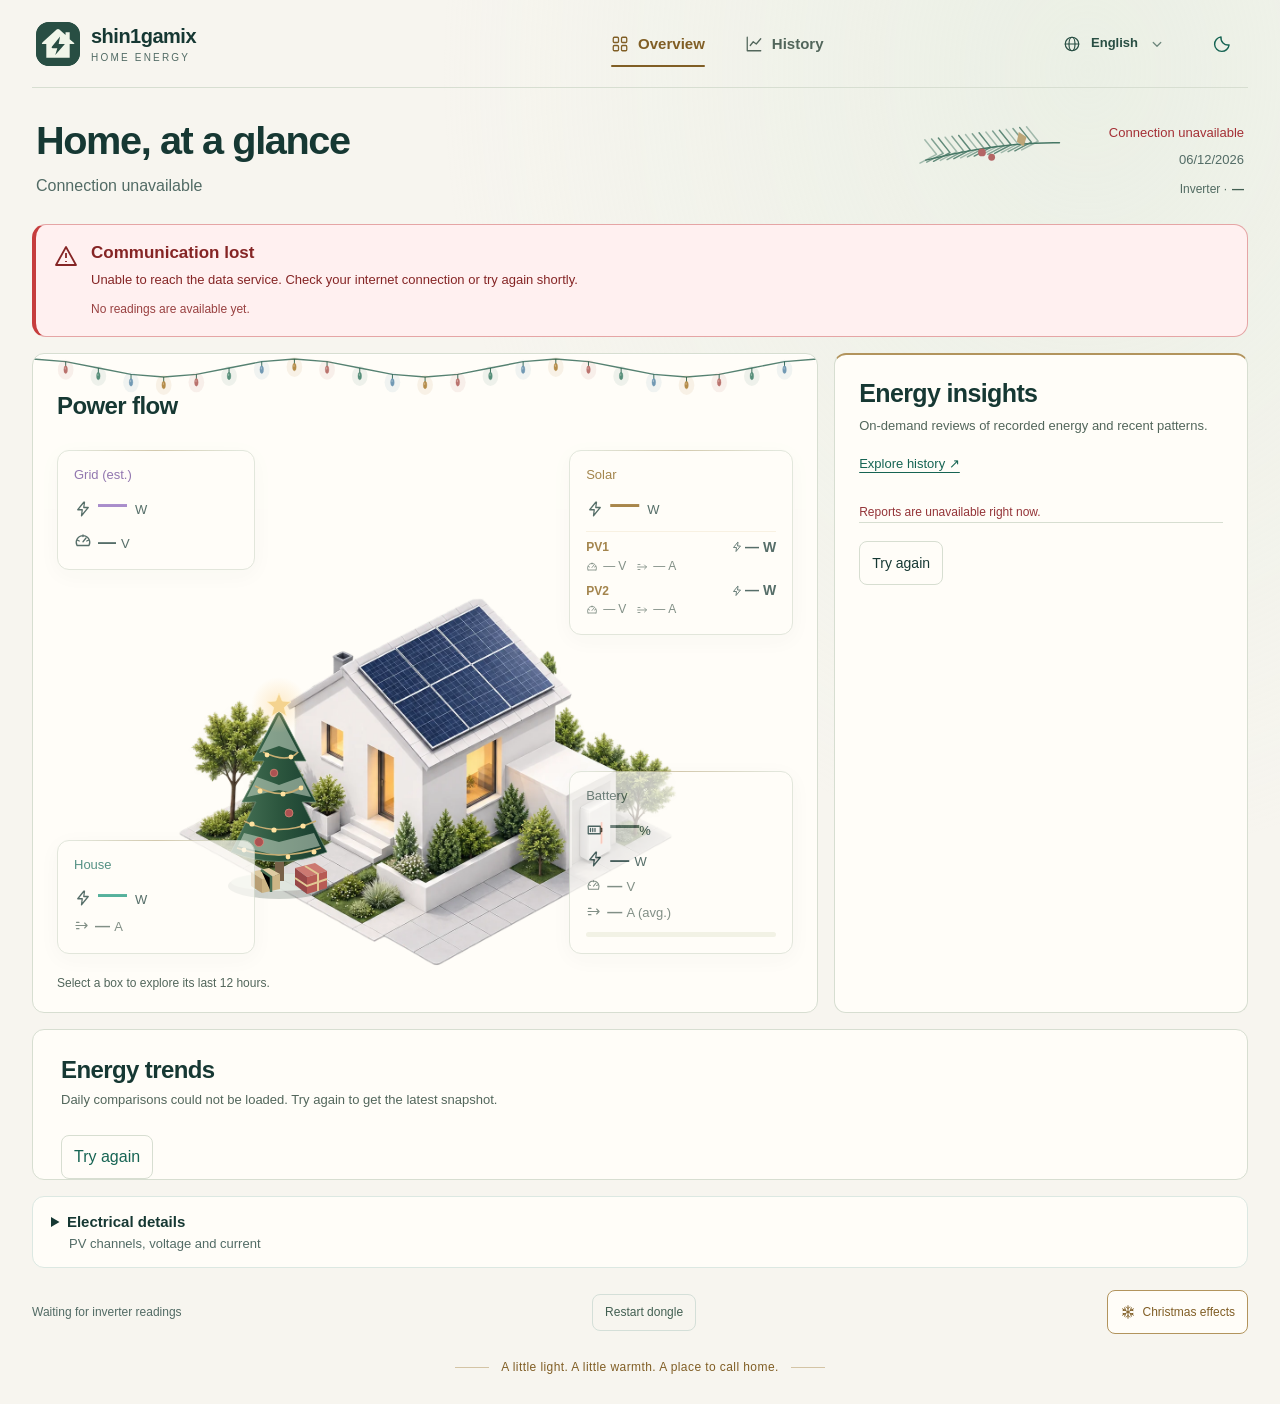
==== commit 5fd24dfd: "Keep Power flow above trends when telemetry is stale Use named Overview grid areas so the connection" ====
--- a/index.html
+++ b/index.html
@@ -10,7 +10,7 @@
     <link rel="stylesheet" href="power-history.css?v=20261009-close-svg">
   <link rel="stylesheet" href="insights.css?v=20261018-readability">
   <link rel="stylesheet" href="interface.css?v=20261020-metric-icons-2">
-  <link rel="stylesheet" href="trends.css?v=20261104-trends-day">
+  <link rel="stylesheet" href="trends.css?v=20261116-overview-order">
 </head>
 <body class="overview">
 <main class="dashboard">
@@ -71,5 +71,5 @@
 <script src="collector-control.js?v=20261004-private-status"></script>
 <script src="trends-data.js?v=20261104-trends-day"></script>
 <script src="trends.js?v=20261104-trends-day"></script>
-<script type="module" src="themes/theme-loader.js?v=20261114-christmas-1"></script>
+<script type="module" src="themes/theme-loader.js?v=20261114-christmas-2"></script>
 </body></html>
--- a/trends.css
+++ b/trends.css
@@ -1,7 +1,16 @@
 #energy-trends { border: 1px solid var(--theme-border); border-radius: 12px; background: var(--theme-surface); padding: 26px 28px 0; margin-bottom: 28px; color: var(--theme-text); }
 #energy-trends * { box-sizing: border-box; }
-.overview-workspace > #energy-trends { grid-column: 1 / -1; grid-row: 2; margin: 0; }
-@media (min-width: 1001px) { .overview-workspace > .energy-insights { grid-column: 2; grid-row: 1; } }
+/* Keep Power flow first when the connection warning adds a row to the workspace. */
+.overview .overview-workspace { grid-template-areas: "flow insights" "trends trends"; }
+.overview .overview-workspace:has(> .connection-alert:not([hidden])) { grid-template-areas: "connection connection" "flow insights" "trends trends"; }
+.overview-workspace > .connection-alert { grid-area: connection; }
+.overview-workspace > .energy-scene { grid-area: flow; }
+.overview-workspace > .energy-insights { grid-area: insights; }
+.overview-workspace > #energy-trends { grid-area: trends; margin: 0; }
+@media (max-width: 1000px) {
+  .overview .overview-workspace { grid-template-areas: "flow" "trends" "insights"; }
+  .overview .overview-workspace:has(> .connection-alert:not([hidden])) { grid-template-areas: "connection" "flow" "trends" "insights"; }
+}
 #energy-trends { --change-green: #19713c; --change-red: #b83736; --change-amber: #946000; }
 [data-theme=dark] #energy-trends { --change-green: #80dba1; --change-red: #ff9595; --change-amber: #efbd68; }
 #energy-trends [data-tone=favorable] { color: var(--change-green); }
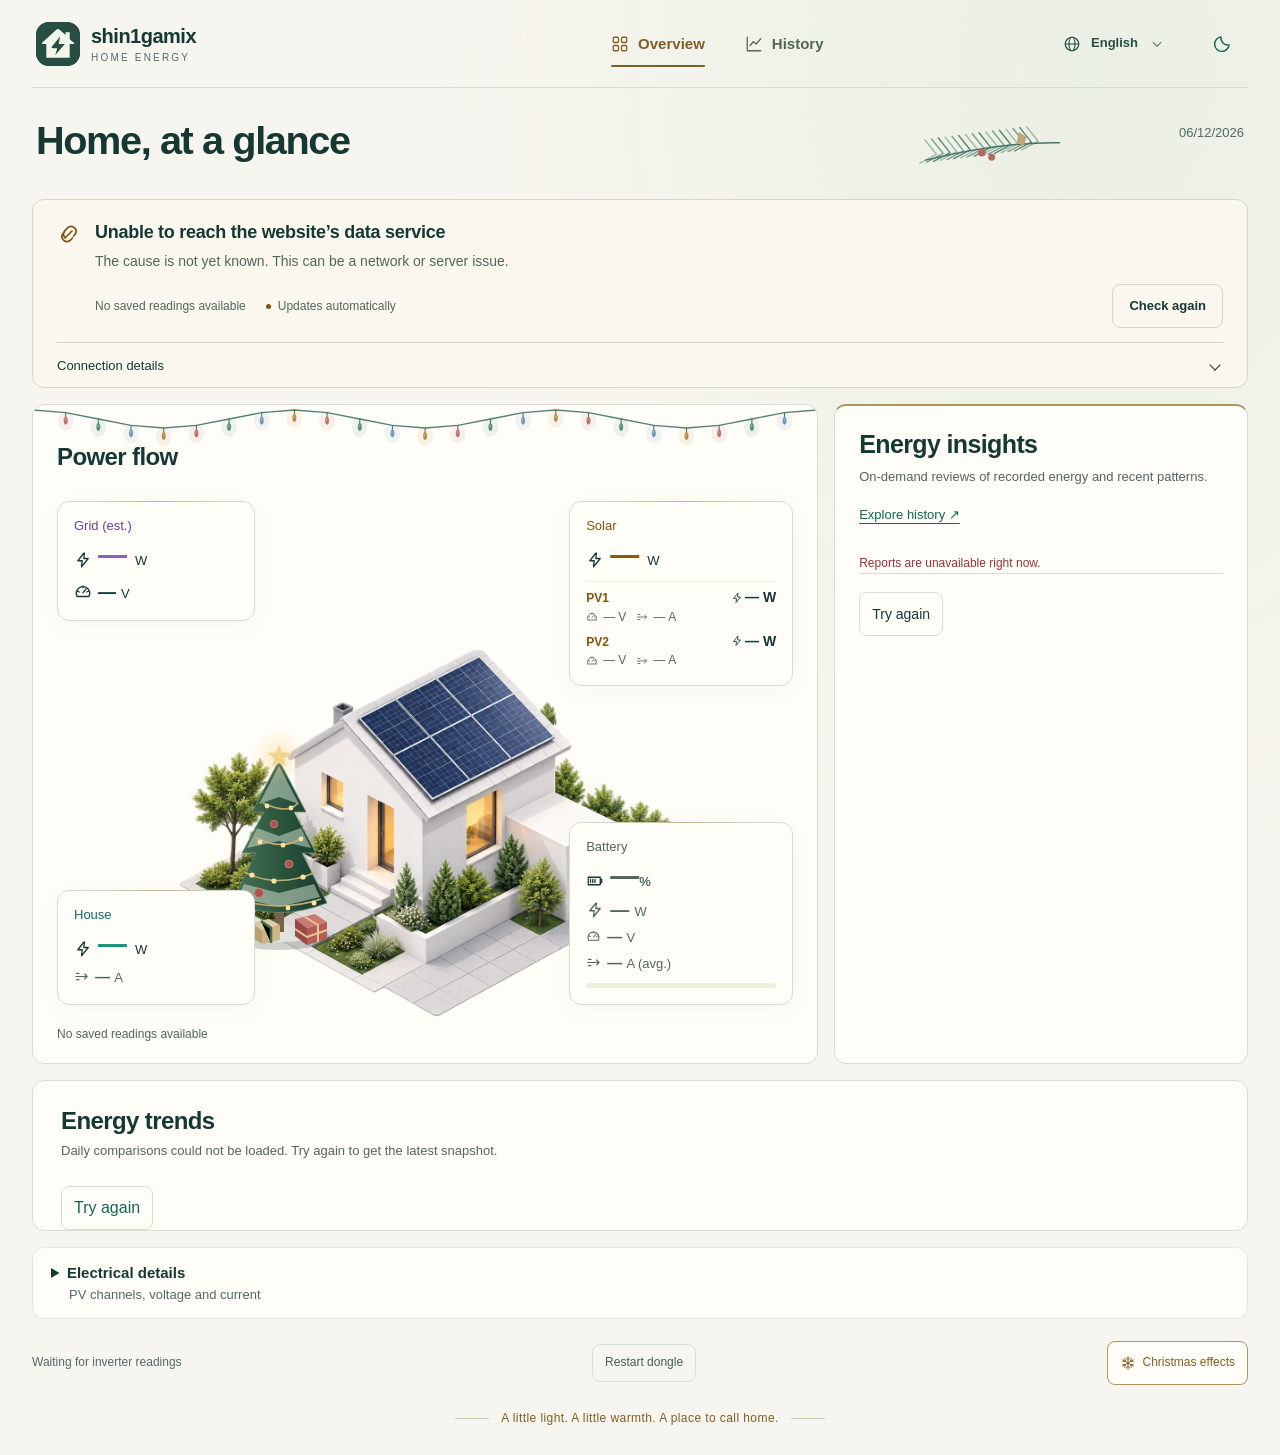
==== commit f59e8fa5: "Add connection health checks and resilient Overview status" ====
--- a/index.html
+++ b/index.html
@@ -11,6 +11,7 @@
   <link rel="stylesheet" href="insights.css?v=20261018-readability">
   <link rel="stylesheet" href="interface.css?v=20261020-metric-icons-2">
   <link rel="stylesheet" href="trends.css?v=20261116-overview-order">
+  <link rel="stylesheet" href="connection-status.css?v=20261116-connection">
 </head>
 <body class="overview">
 <main class="dashboard">
@@ -64,7 +65,8 @@
     <div class="collector-actions"><button type="button" id="collector-cancel" data-control-text="cancel">Cancel</button><button type="submit" id="collector-submit" data-control-text="confirm">Confirm restart</button></div>
   </form>
 </dialog>
-<script src="app.js?v=20261020-metric-icons-2"></script>
+<script src="connection-status.js?v=20261116-connection"></script>
+<script src="app.js?v=20261116-connection"></script>
 <script src="history-cache.js?v=20261018-queue-8"></script>
 <script src="power-history.js?v=20261020-metric-icons"></script>
 <script src="insights.js?v=20261018-concepts"></script>
--- a/connection-status.css
+++ b/connection-status.css
@@ -0,0 +1,61 @@
+/* Overview only. Never fade measurement text to communicate a stale state. */
+.overview { --connection-amber: #80540c; --connection-tint: #faf7ef; --connection-line: #ded5bd; }
+[data-theme=dark] .overview { --connection-amber: #e6bd72; --connection-tint: #202c26; --connection-line: #53604b; }
+html .overview .connection-panel {
+  display: block; min-width: 0; padding: 20px 24px 0; margin: 0;
+  color: var(--theme-text); background: var(--connection-tint);
+  border: 1px solid var(--connection-line); border-radius: 12px;
+  box-shadow: none;
+}
+html .overview .connection-panel[hidden] { display: none; }
+.connection-main { display: flex; gap: 14px; align-items: flex-start; }
+.connection-main .connection-icon { width: 24px; height: 24px; flex: none; margin-top: 2px; color: var(--connection-amber); }
+.connection-copy { flex: 1; min-width: 0; }
+.connection-copy h2 { font-size: 18px; line-height: 1.4; font-weight: 650; letter-spacing: -.015em; margin: 0 0 5px; text-wrap: balance; }
+html .connection-copy p { margin: 0; max-width: 82ch; font-size: 14px; line-height: 1.6; color: var(--theme-muted); }
+html .overview .connection-retry { flex: none; min-height: 44px; padding: 10px 16px; border: 1px solid var(--connection-line); border-radius: 8px; background: transparent; color: var(--theme-text); font-size: 13px; font-weight: 600; }
+html .overview .connection-retry:hover:not(:disabled) { background: var(--theme-hover); }
+.connection-meta { display: flex; flex-wrap: wrap; justify-content: space-between; align-items: center; gap: 6px 20px; padding: 12px 0 14px 38px; color: var(--theme-muted); font-size: 12px; line-height: 1.6; }
+.connection-stamp { display: flex; flex-wrap: wrap; gap: 4px 20px; min-width: 0; }
+.connection-auto { display: inline-flex; align-items: center; gap: 7px; }
+.connection-auto::before { content: ''; width: 5px; height: 5px; border-radius: 50%; background: var(--connection-amber); }
+.connection-details { border-top: 1px solid var(--connection-line); }
+.connection-details > summary { display: flex; gap: 10px; align-items: center; justify-content: space-between; min-height: 44px; padding: 10px 0; font-size: 13px; color: var(--theme-text); cursor: pointer; list-style: none; }
+.connection-details > summary::-webkit-details-marker { display: none; }
+.connection-details > summary::after { content: ''; width: 7px; height: 7px; flex: none; margin-right: 4px; border-right: 1.5px solid currentColor; border-bottom: 1.5px solid currentColor; transform: rotate(45deg); }
+.connection-details[open] > summary::after { transform: rotate(225deg); }
+.connection-steps { display: grid; grid-template-columns: repeat(4,minmax(0,1fr)); gap: 12px; list-style: none; margin: 0; padding: 6px 0 0; }
+.connection-steps li { min-width: 0; padding: 12px 14px; background: var(--theme-surface); border: 1px solid var(--theme-border); border-radius: 8px; }
+.connection-step-name { display: block; color: var(--theme-muted); font-size: 12px; line-height: 1.5; }
+html .connection-steps strong { display: flex; align-items: baseline; gap: 7px; font-size: 14px; line-height: 1.5; font-weight: 600; margin: 5px 0 0; overflow-wrap: anywhere; }
+.connection-steps i { display: inline-block; flex: 0 0 6px; width: 6px; height: 6px; border-radius: 50%; background: var(--theme-muted); }
+.connection-steps [data-state=up] i { background: var(--theme-accent); }
+.connection-steps [data-state=down] i, .connection-steps [data-state=stale] i { background: var(--connection-amber); }
+html .overview .connection-steps small { display: block; color: var(--theme-muted); margin-top: 6px; font-size: 12px; line-height: 1.5; }
+html .connection-details .connection-explanation { font-size: 12px; color: var(--theme-muted); line-height: 1.6; margin: 12px 0 16px; max-width: 100ch; }
+html body.overview.communication-lost :is(.scene-label,.metrics) { opacity: 1; }
+html body.overview.communication-lost { --battery-fill: var(--theme-muted); --battery-text: var(--theme-muted); }
+html .overview.communication-lost :is(.battery-label,.battery-label [data-value],.battery-watts,.metric.battery .reading,.metric.battery .reading b) { color: var(--theme-muted); }
+.overview .intro :is(#supply-status,#live-status,.mode-badge)[hidden] { display: none; }
+.overview .reading-details .metric-top > span:first-child { min-width: 0; overflow-wrap: anywhere; }
+@media(max-width:700px) {
+  html .overview .connection-panel { padding: 16px 16px 0; }
+  .connection-main { display: grid; grid-template-columns: 20px minmax(0,1fr); gap: 10px; }
+  .connection-main .connection-icon { width: 20px; height: 20px; }
+  .connection-copy h2 { font-size: 17px; }
+  html .connection-copy p { font-size: 13px; }
+  .connection-meta { padding-left: 0; display: grid; grid-template-columns: minmax(0,1fr) auto; gap: 12px; }
+  .connection-stamp { display: contents; }
+  .connection-last { grid-column: 1 / -1; }
+  .connection-auto { grid-column: 1; }
+  .connection-retry { grid-column: 2; grid-row: 2; }
+  html .overview .connection-retry { padding: 10px 12px; }
+  .connection-steps { grid-template-columns: repeat(2,minmax(0,1fr)); gap: 8px; }
+  .connection-steps li { padding: 10px; }
+}
+@media(max-width:360px) {
+  .connection-steps { grid-template-columns: minmax(0,1fr); }
+  .connection-steps li { display: grid; grid-template-columns: minmax(0,1fr) auto; gap: 3px 12px; align-items: start; }
+  html .connection-steps strong { margin: 0; white-space: nowrap; }
+  .connection-steps small { grid-column: 1 / -1; }
+}
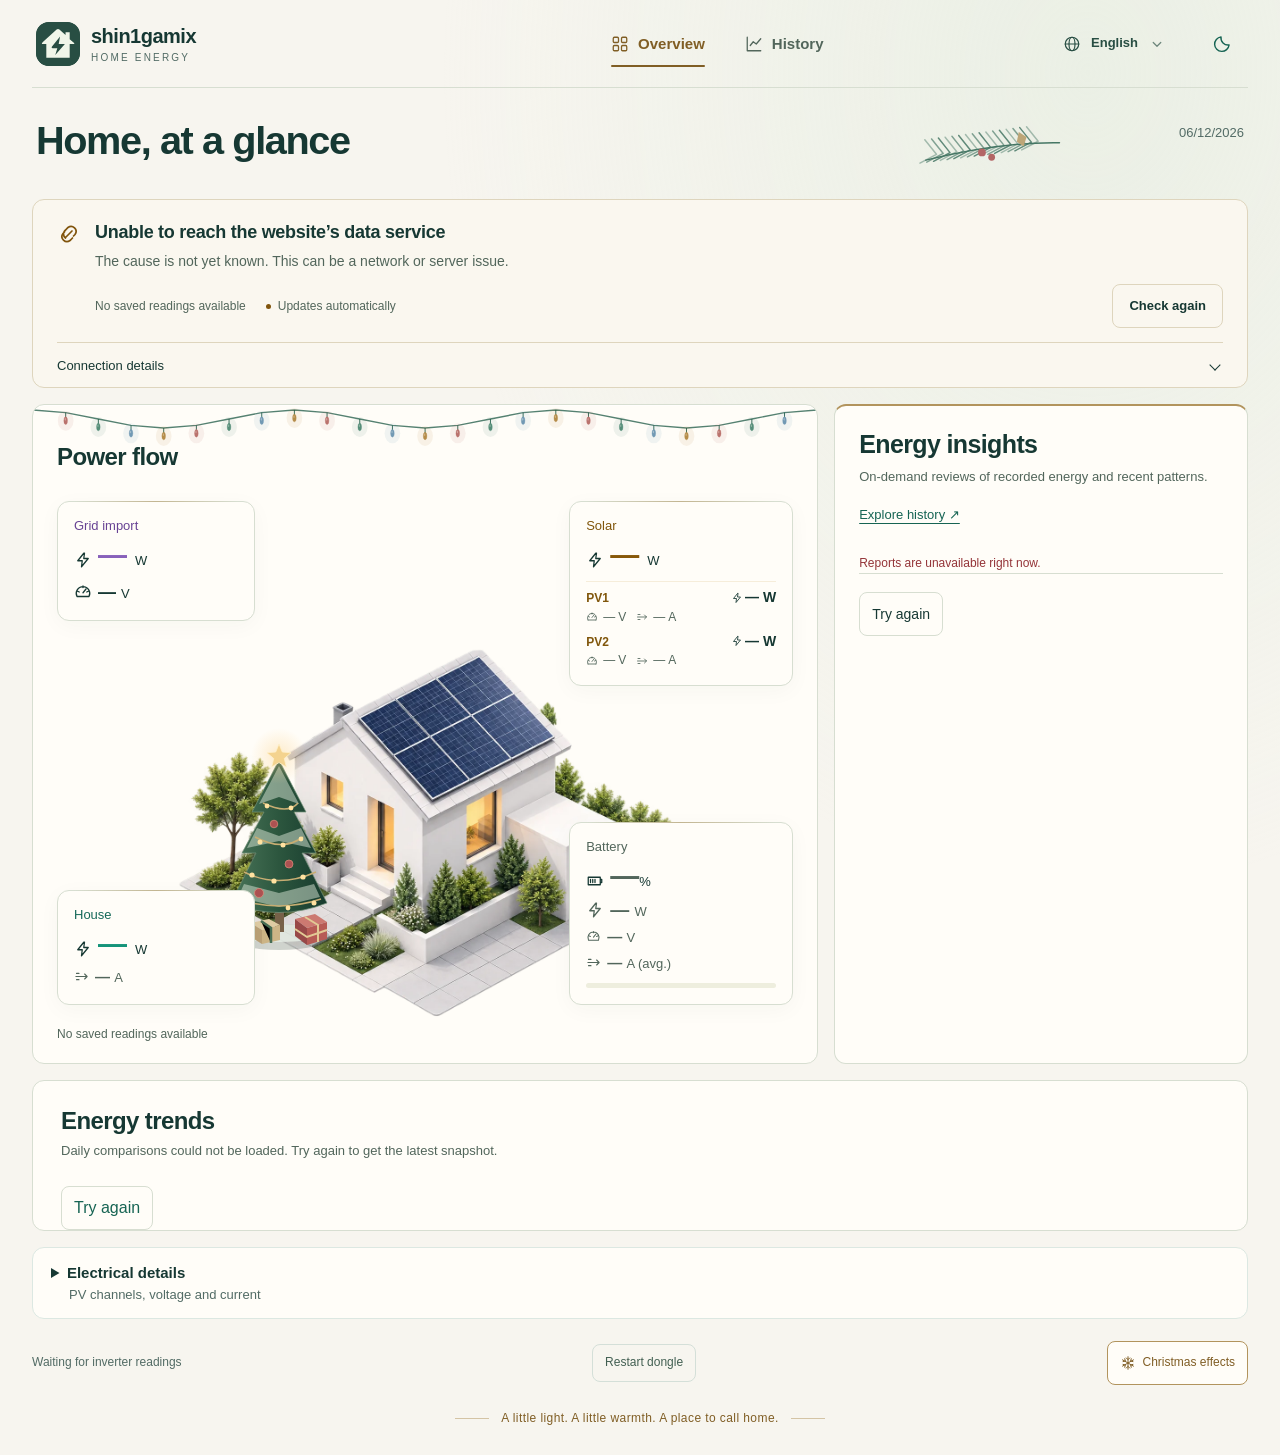
==== commit 25748b30: "Use signed inverter power to estimate grid destinations" ====
--- a/index.html
+++ b/index.html
@@ -29,7 +29,7 @@
     <div class="scene-heading"><span><i class="status-dot"></i><span id="scene-status">Waiting for readings</span></span><span>POWER OVERVIEW</span></div>
     <img class="house" src="assets/solar-home.webp?v=20261018-overview-b" width="1254" height="1254" alt="" aria-hidden="true" decoding="async">
     <div class="scene-label solar-label"><span class="mini-icon">☀</span><div>Solar<span><b data-value="pv">—</b> <small>kW</small></span><span><b data-value="pv_voltage">—</b> <small>V</small></span></div></div>
-    <div class="scene-label grid-label"><span class="mini-icon">↯</span><div>Grid (est.)<span><b data-value="grid">—</b> <small>W</small></span><span><b data-value="grid_voltage">—</b> <small>V</small></span></div></div>
+    <div class="scene-label grid-label"><span class="mini-icon">↯</span><div>Grid import<span><b data-value="grid">—</b> <small>W</small></span><span><b data-value="grid_voltage">—</b> <small>V</small></span></div></div>
     <div class="scene-label battery-label" aria-describedby="battery-state-description"><span class="mini-icon">▰</span><div>Battery<span><b data-value="soc">—</b><small>%</small></span><span class="battery-watts"><b data-value="battery">—</b> <small>W</small></span><span class="battery-status" id="battery-state-description" hidden></span><div class="meter"><span class="scene-charge-bar"></span></div></div></div>
     <div class="scene-label load-label"><span class="mini-icon">⌂</span><div>House<span><b data-value="load">—</b> <small>W</small></span></div></div>
     <div class="scene-caption">A connected view of your home.</div>
@@ -45,7 +45,14 @@
   <details class="reading-details">
   <summary><span data-i18n="Electrical details">Electrical details</span><span data-i18n="PV channels, voltage and current">PV channels, voltage and current</span></summary>
   <section class="metrics" aria-label="Energy readings">
-    <article class="metric grid"><div class="metric-top"><span>Grid power</span><span class="symbol">↯</span></div><div class="reading"><b data-value="grid">—</b><span>W</span></div><p><span data-value="grid_voltage">—</span> V</p><p id="grid-state">Waiting for readings</p><div class="meter" hidden><span style="width:0%"></span></div></article>
+    <article class="metric grid">
+      <div class="metric-top"><span>Grid import</span><span class="symbol">↯</span></div>
+      <div class="reading"><b data-value="grid">—</b><span>W</span></div>
+      <p><span data-value="grid_voltage">—</span> V</p>
+      <p><span data-i18n="Grid → House">Grid → House</span> <strong><span data-value="grid_house">—</span> <small>W</small></strong></p>
+      <p><span data-i18n="Grid → Battery">Grid → Battery</span> <strong><span data-value="grid_battery">—</span> <small>W</small></strong></p>
+      <p id="grid-state">Waiting for readings</p>
+    </article>
     <article class="metric solar"><div class="metric-top"><span>Solar production</span><span class="symbol">☀</span></div><div class="reading"><b data-value="pv">—</b><span>kW</span></div><p><span data-value="pv_voltage">—</span> V</p><div class="meter" hidden><span style="width:65%"></span></div></article>
     <article class="metric battery" aria-describedby="battery-detail-state"><div class="metric-top"><span>Battery</span><span class="symbol">▰</span></div><div class="reading"><b data-value="soc">—</b><span>%</span></div><p class="battery-watts"><strong><span data-value="battery">—</span> <span>W</span></strong></p><p class="battery-status" id="battery-detail-state" hidden></p><div class="meter"><span id="charge-bar" style="width:0%"></span></div></article>
     <article class="metric load"><div class="metric-top"><span>House consumption</span><span class="symbol">⌂</span></div><div class="reading"><b data-value="load">—</b><span>W</span></div><p>Total house load</p><div class="meter" hidden><span style="width:42%"></span></div></article>
@@ -66,9 +73,9 @@
   </form>
 </dialog>
 <script src="connection-status.js?v=20261116-connection"></script>
-<script src="app.js?v=20261116-connection"></script>
+<script src="app.js?v=20261121-grid-bridge"></script>
 <script src="history-cache.js?v=20261018-queue-8"></script>
-<script src="power-history.js?v=20261020-metric-icons"></script>
+<script src="power-history.js?v=20261121-grid-bridge"></script>
 <script src="insights.js?v=20261018-concepts"></script>
 <script src="collector-control.js?v=20261004-private-status"></script>
 <script src="trends-data.js?v=20261104-trends-day"></script>
